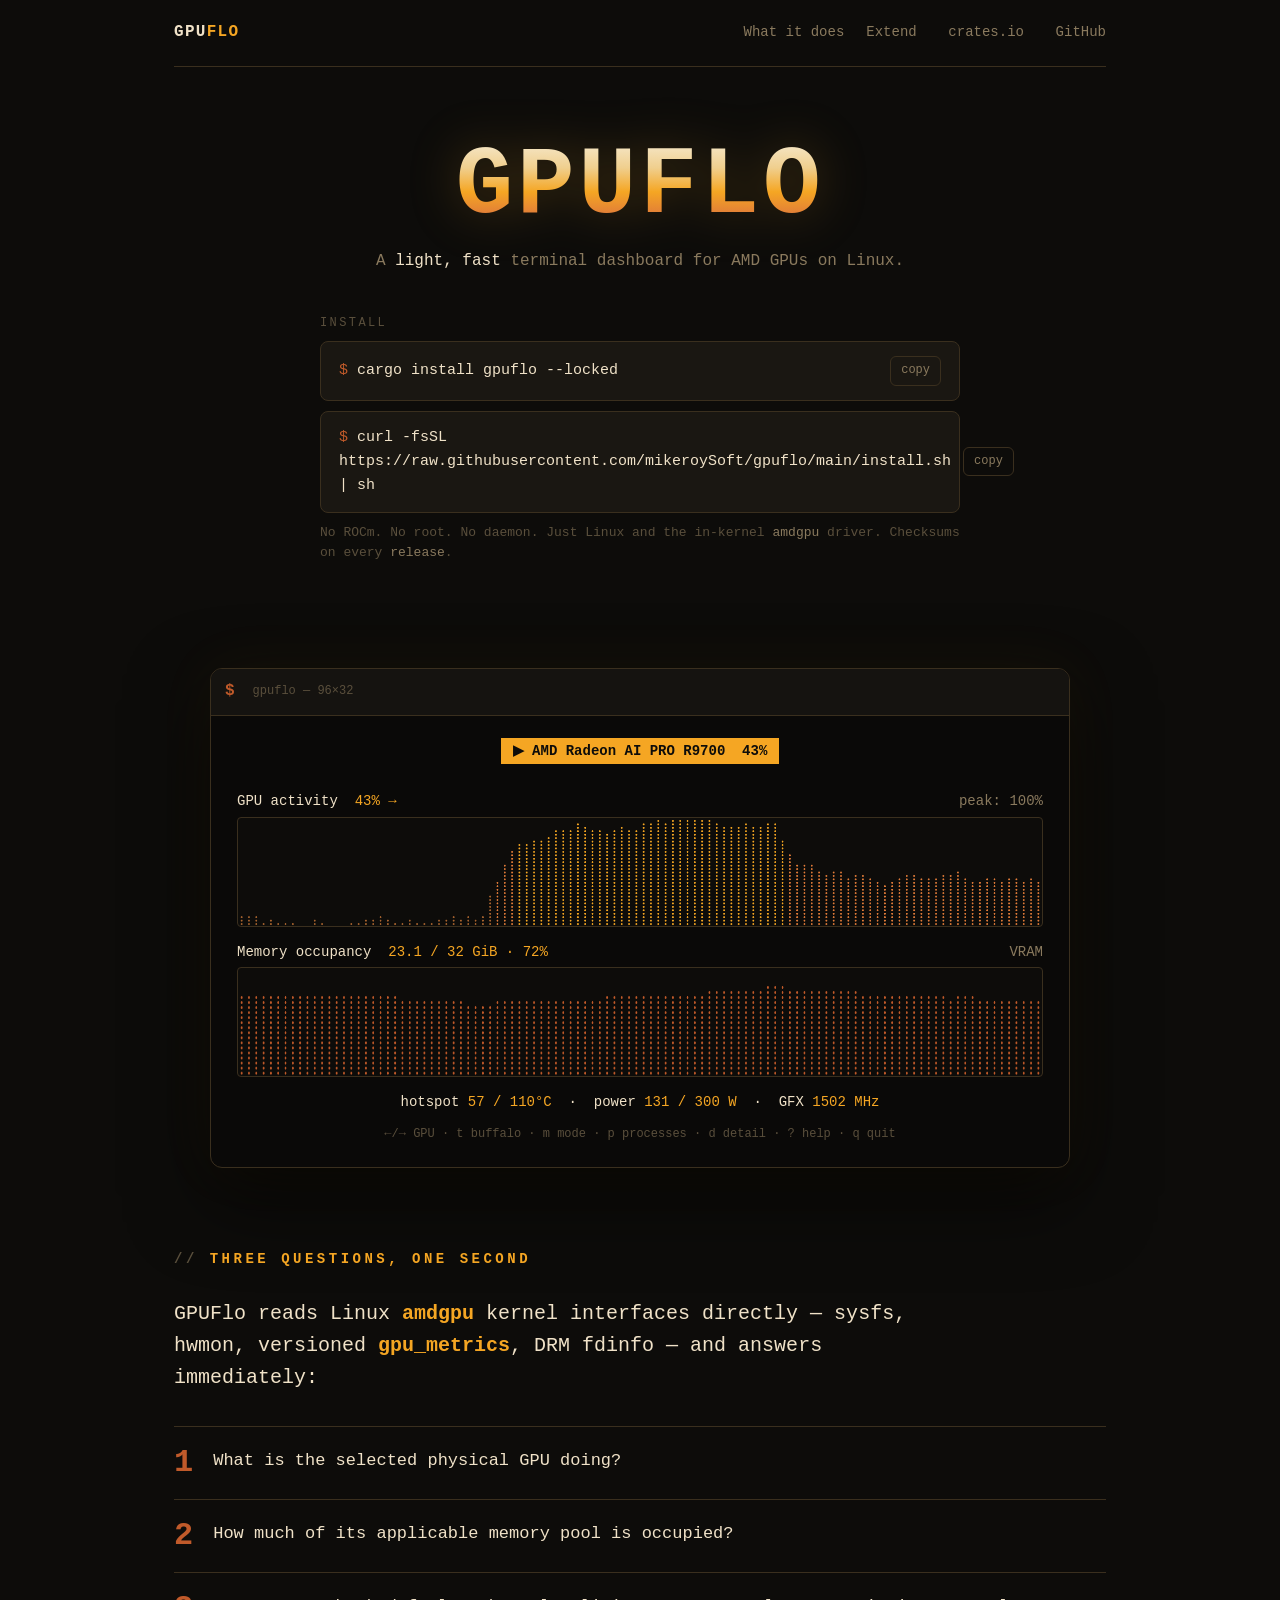
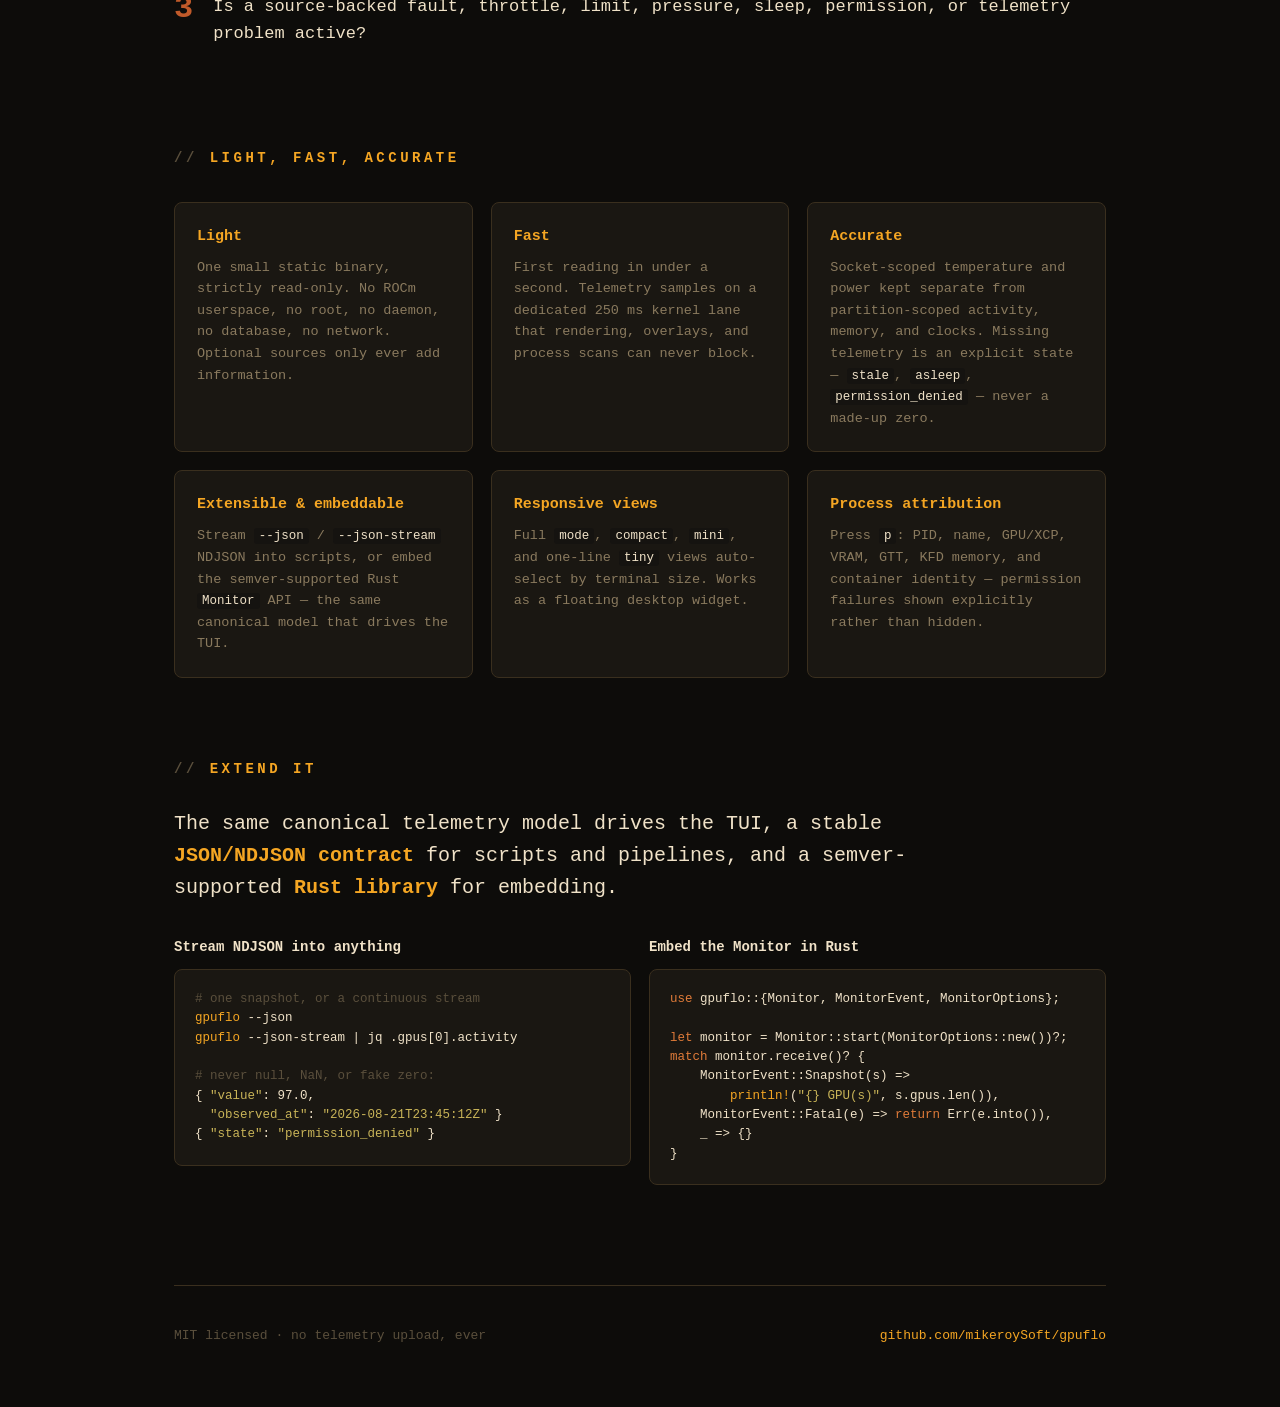
==== site/index.html @ bbd37fe0 "Add GitHub Pages site with animated dashboard" ====
<!doctype html>
<html lang="en">
<head>
<meta charset="utf-8">
<meta name="viewport" content="width=device-width, initial-scale=1">
<title>GPUFlo — a light, fast terminal dashboard for AMD GPUs on Linux</title>
<meta name="description" content="GPUFlo is a light, fast, accurate terminal dashboard for AMD GPUs on Linux — no ROCm, no root, no daemon. Extensible via NDJSON and an embeddable Rust library.">
<style>
  :root{
    --bg:#0d0c0a; --bg2:#151310; --panel:#1a1712; --line:#3a2f1e;
    --cream:#f0e2c8; --amber:#f5a623; --orange:#e07b39; --rust:#c05a2a;
    --dim:#8a7a5e; --dimmer:#5a4f3c;
  }
  *{box-sizing:border-box;margin:0;padding:0}
  html{scroll-behavior:smooth}
  body{background:var(--bg);color:var(--cream);font-family:"JetBrains Mono","Fira Code",ui-monospace,monospace;line-height:1.6}
  a{color:var(--amber);text-decoration:none}
  a:hover{text-decoration:underline}
  .wrap{max-width:980px;margin:0 auto;padding:0 24px}

  nav{display:flex;justify-content:space-between;align-items:center;padding:20px 0;border-bottom:1px solid var(--line)}
  nav .brand{font-weight:700;letter-spacing:.08em}
  nav .brand span{color:var(--amber)}
  nav .links a{margin-left:22px;color:var(--dim);font-size:14px}
  nav .links a:hover{color:var(--amber);text-decoration:none}

  header{padding:72px 0 40px;text-align:center}
  .logo{
    font-size:clamp(52px,9vw,96px);font-weight:800;letter-spacing:.04em;line-height:1;
    background:linear-gradient(180deg,#f6ead0 0%,#f0cf8e 30%,var(--amber) 55%,var(--orange) 80%,var(--rust) 100%);
    -webkit-background-clip:text;background-clip:text;color:transparent;
    filter:drop-shadow(0 0 24px rgba(245,166,35,.25));
  }
  .tag{margin-top:14px;color:var(--dim);font-size:16px}
  .tag em{color:var(--cream);font-style:normal}

  .install{margin:40px auto 0;max-width:640px;text-align:left}
  .install .label{font-size:12px;color:var(--dimmer);text-transform:uppercase;letter-spacing:.2em;margin-bottom:8px}
  .cmd{display:flex;align-items:center;justify-content:space-between;gap:12px;
    background:var(--panel);border:1px solid var(--line);border-radius:8px;padding:14px 18px;margin-bottom:10px}
  .cmd code{color:var(--cream);font-size:15px}
  .cmd code .p{color:var(--rust)}
  .cmd button{background:none;border:1px solid var(--line);border-radius:6px;color:var(--dim);
    font:inherit;font-size:12px;padding:4px 10px;cursor:pointer}
  .cmd button:hover{color:var(--amber);border-color:var(--amber)}
  .install .note{font-size:13px;color:var(--dimmer)}
  .install .note a{color:var(--dim)}

  .term{margin:64px auto 0;max-width:860px;background:#0a0908;border:1px solid var(--line);
    border-radius:12px;overflow:hidden;box-shadow:0 30px 80px rgba(0,0,0,.6),0 0 60px rgba(245,166,35,.06)}
  .term .bar{display:flex;align-items:center;gap:8px;padding:10px 14px;background:var(--bg2);border-bottom:1px solid var(--line)}
  .term .bar::before{content:"$";color:var(--rust);font-weight:700}
  .term .bar span{margin-left:10px;color:var(--dimmer);font-size:12px}
  .term .body{padding:22px 26px;font-size:14px}
  .gpu-strip{display:inline-block;background:var(--amber);color:#0d0c0a;font-weight:700;padding:2px 12px;margin-bottom:16px}
  .sect{color:var(--cream);margin:10px 0 4px}
  .sect .val{color:var(--amber)} .sect .peak{float:right;color:var(--dim)}
  canvas{display:block;width:100%;height:110px;border:1px solid var(--line);border-radius:4px;margin-bottom:14px;background:#0d0c0a}
  .stats{margin-top:6px;color:var(--cream);text-align:center}
  .stats b{color:var(--amber);font-weight:400}
  .keys{margin-top:12px;color:var(--dimmer);font-size:12px;text-align:center}

  section{padding:80px 0 0}
  h2{font-size:14px;color:var(--amber);text-transform:uppercase;letter-spacing:.25em;margin-bottom:28px}
  h2::before{content:"// ";color:var(--dimmer)}
  .lead{font-size:20px;max-width:760px;color:var(--cream)}
  .lead b{color:var(--amber);font-weight:600}

  .grid{display:grid;grid-template-columns:repeat(auto-fit,minmax(280px,1fr));gap:18px;margin-top:32px}
  .card{background:var(--panel);border:1px solid var(--line);border-radius:8px;padding:22px}
  .card h3{font-size:15px;color:var(--amber);margin-bottom:8px;font-weight:600}
  .card p{font-size:13.5px;color:var(--dim)}
  .card p code{color:var(--cream);background:var(--bg2);padding:1px 5px;border-radius:3px;font-size:12.5px}

  .qa{margin-top:32px;counter-reset:q}
  .qa div{display:flex;gap:20px;padding:20px 0;border-top:1px solid var(--line);font-size:17px}
  .qa div::before{counter-increment:q;content:counter(q);color:var(--rust);font-size:32px;font-weight:800;line-height:1}

  .cols{display:grid;grid-template-columns:1fr 1fr;gap:18px;margin-top:32px}
  @media(max-width:820px){.cols{grid-template-columns:1fr}}
  pre{background:var(--panel);border:1px solid var(--line);border-radius:8px;padding:20px;overflow-x:auto;font-size:12.5px;line-height:1.55}
  pre .c{color:var(--dimmer)} pre .k{color:var(--orange)} pre .s{color:#c9b458} pre .f{color:var(--amber)}
  .cols h3{font-size:14px;color:var(--cream);margin-bottom:10px}

  footer{margin-top:100px;padding:40px 0 60px;border-top:1px solid var(--line);color:var(--dimmer);font-size:13px;display:flex;justify-content:space-between;flex-wrap:wrap;gap:12px}
</style>
</head>
<body>
<div class="wrap">
  <nav>
    <div class="brand">GPU<span>FLO</span></div>
    <div class="links">
      <a href="#what">What it does</a><a href="#extend">Extend</a>
      <a href="https://crates.io/crates/gpuflo">crates.io</a>
      <a href="https://github.com/mikeroySoft/gpuflo">GitHub</a>
    </div>
  </nav>

  <header>
    <div class="logo">GPUFLO</div>
    <p class="tag">A <em>light, fast</em> terminal dashboard for AMD GPUs on Linux.</p>

    <div class="install">
      <div class="label">Install</div>
      <div class="cmd"><code><span class="p">$</span> cargo install gpuflo --locked</code><button data-c="cargo install gpuflo --locked">copy</button></div>
      <div class="cmd"><code><span class="p">$</span> curl -fsSL https://raw.githubusercontent.com/mikeroySoft/gpuflo/main/install.sh | sh</code><button data-c="curl -fsSL https://raw.githubusercontent.com/mikeroySoft/gpuflo/main/install.sh | sh">copy</button></div>
      <p class="note">No ROCm. No root. No daemon. Just Linux and the in-kernel <a href="#what">amdgpu</a> driver. Checksums on every <a href="https://github.com/mikeroySoft/gpuflo/releases">release</a>.</p>
    </div>
  </header>

  <div class="term">
    <div class="bar"><span>gpuflo — 96×32</span></div>
    <div class="body">
      <div style="text-align:center"><span class="gpu-strip">▶ AMD Radeon AI PRO R9700&nbsp;&nbsp;<span id="strip-act">6</span>%</span></div>
      <div class="sect">GPU activity&nbsp;&nbsp;<span class="val"><span id="act">6</span>% →</span><span class="peak">peak: <span id="peak">37</span>%</span></div>
      <canvas id="cv-act" width="1600" height="220"></canvas>
      <div class="sect">Memory occupancy&nbsp;&nbsp;<span class="val"><span id="mem">24.9</span> / 32 GiB · <span id="memp">78</span>%</span><span class="peak">VRAM</span></div>
      <canvas id="cv-mem" width="1600" height="150"></canvas>
      <div class="stats">hotspot <b><span id="temp">54</span> / 110°C</b> &nbsp;·&nbsp; power <b><span id="pow">47</span> / 300 W</b> &nbsp;·&nbsp; GFX <b><span id="clk">1113</span> MHz</b></div>
      <div class="keys">←/→ GPU · t buffalo · m mode · p processes · d detail · ? help · q quit</div>
    </div>
  </div>

  <section id="what">
    <h2>Three questions, one second</h2>
    <p class="lead">GPUFlo reads Linux <b>amdgpu</b> kernel interfaces directly — sysfs, hwmon, versioned <b>gpu_metrics</b>, DRM fdinfo — and answers immediately:</p>
    <div class="qa">
      <div>What is the selected physical GPU doing?</div>
      <div>How much of its applicable memory pool is occupied?</div>
      <div>Is a source-backed fault, throttle, limit, pressure, sleep, permission, or telemetry problem active?</div>
    </div>
  </section>

  <section>
    <h2>Light, fast, accurate</h2>
    <div class="grid">
      <div class="card"><h3>Light</h3><p>One small static binary, strictly read-only. No ROCm userspace, no root, no daemon, no database, no network. Optional sources only ever add information.</p></div>
      <div class="card"><h3>Fast</h3><p>First reading in under a second. Telemetry samples on a dedicated 250 ms kernel lane that rendering, overlays, and process scans can never block.</p></div>
      <div class="card"><h3>Accurate</h3><p>Socket-scoped temperature and power kept separate from partition-scoped activity, memory, and clocks. Missing telemetry is an explicit state — <code>stale</code>, <code>asleep</code>, <code>permission_denied</code> — never a made-up zero.</p></div>
      <div class="card"><h3>Extensible &amp; embeddable</h3><p>Stream <code>--json</code> / <code>--json-stream</code> NDJSON into scripts, or embed the semver-supported Rust <code>Monitor</code> API — the same canonical model that drives the TUI.</p></div>
      <div class="card"><h3>Responsive views</h3><p>Full <code>mode</code>, <code>compact</code>, <code>mini</code>, and one-line <code>tiny</code> views auto-select by terminal size. Works as a floating desktop widget.</p></div>
      <div class="card"><h3>Process attribution</h3><p>Press <code>p</code>: PID, name, GPU/XCP, VRAM, GTT, KFD memory, and container identity — permission failures shown explicitly rather than hidden.</p></div>
    </div>
  </section>

  <section id="extend">
    <h2>Extend it</h2>
    <p class="lead">The same canonical telemetry model drives the TUI, a stable <b>JSON/NDJSON contract</b> for scripts and pipelines, and a semver-supported <b>Rust library</b> for embedding.</p>
    <div class="cols">
      <div>
        <h3>Stream NDJSON into anything</h3>
<pre><span class="c"># one snapshot, or a continuous stream</span>
<span class="f">gpuflo</span> --json
<span class="f">gpuflo</span> --json-stream | jq .gpus[0].activity

<span class="c"># never null, NaN, or fake zero:</span>
{ <span class="s">"value"</span>: 97.0,
  <span class="s">"observed_at"</span>: <span class="s">"2026-08-21T23:45:12Z"</span> }
{ <span class="s">"state"</span>: <span class="s">"permission_denied"</span> }</pre>
      </div>
      <div>
        <h3>Embed the Monitor in Rust</h3>
<pre><span class="k">use</span> gpuflo::{Monitor, MonitorEvent, MonitorOptions};

<span class="k">let</span> monitor = Monitor::start(MonitorOptions::new())?;
<span class="k">match</span> monitor.receive()? {
    MonitorEvent::Snapshot(s) =&gt;
        <span class="f">println!</span>(<span class="s">"{} GPU(s)"</span>, s.gpus.len()),
    MonitorEvent::Fatal(e) =&gt; <span class="k">return</span> Err(e.into()),
    _ =&gt; {}
}</pre>
      </div>
    </div>
  </section>

  <footer>
    <span>MIT licensed · no telemetry upload, ever</span>
    <span><a href="https://github.com/mikeroySoft/gpuflo">github.com/mikeroySoft/gpuflo</a></span>
  </footer>
</div>

<script>
document.querySelectorAll('.cmd button').forEach(b=>b.onclick=()=>{navigator.clipboard.writeText(b.dataset.c);b.textContent='copied';setTimeout(()=>b.textContent='copy',1200)});

// dot-matrix animated graphs, matching the TUI aesthetic
const N=110;
function dots(cv,color){const x=cv.getContext('2d');return(hist,fillTo)=>{
  x.clearRect(0,0,cv.width,cv.height);
  const sp=cv.width/N, dy=7;
  for(let i=0;i<N;i++){
    const v=fillTo!=null?fillTo:hist[i];
    const h=Math.round(v/100*cv.height);
    for(let y=cv.height-4;y>cv.height-h;y-=dy){
      x.fillStyle=color(v,(cv.height-y)/cv.height);
      x.beginPath();x.arc(i*sp+sp/2,y,1.9,0,7);x.fill();
    }
  }};}
const actHist=Array(N).fill(5), memHist=Array(N).fill(78);
let phase=0,t=0,peak=37,mem=78;
const dAct=dots(document.getElementById('cv-act'),(v)=>v>70?'#f5a623':v>30?'#e07b39':'#a8642f');
const dMem=dots(document.getElementById('cv-mem'),()=>'#c05a2a');
function step(){
  t++;
  if(t%40===0)phase=(phase+1)%3;
  const target=phase===0?6:phase===1?92:45;
  const cur=actHist[N-1]+(target-actHist[N-1])*0.25+(Math.random()*8-4);
  const a=Math.max(0,Math.min(100,cur));
  actHist.push(a);actHist.shift();
  peak=Math.max(peak,Math.round(a));
  mem=Math.max(20,Math.min(95,mem+(Math.random()*1.6-0.8)+(phase===1?0.3:-0.15)));
  memHist.push(mem);memHist.shift();
  dAct(actHist); dMem(memHist);
  const ar=Math.round(a);
  act.textContent=ar; document.getElementById('strip-act').textContent=ar;
  document.getElementById('peak').textContent=peak;
  document.getElementById('mem').textContent=(mem/100*32).toFixed(1);
  document.getElementById('memp').textContent=Math.round(mem);
  temp.textContent=Math.round(48+a*0.22); pow.textContent=Math.round(28+a*2.4);
  clk.textContent=Math.round(900+a*14);
}
const act=document.getElementById('act'),temp=document.getElementById('temp'),
      pow=document.getElementById('pow'),clk=document.getElementById('clk');
for(let i=0;i<N;i++)step();
setInterval(step,250);
</script>
</body>
</html>
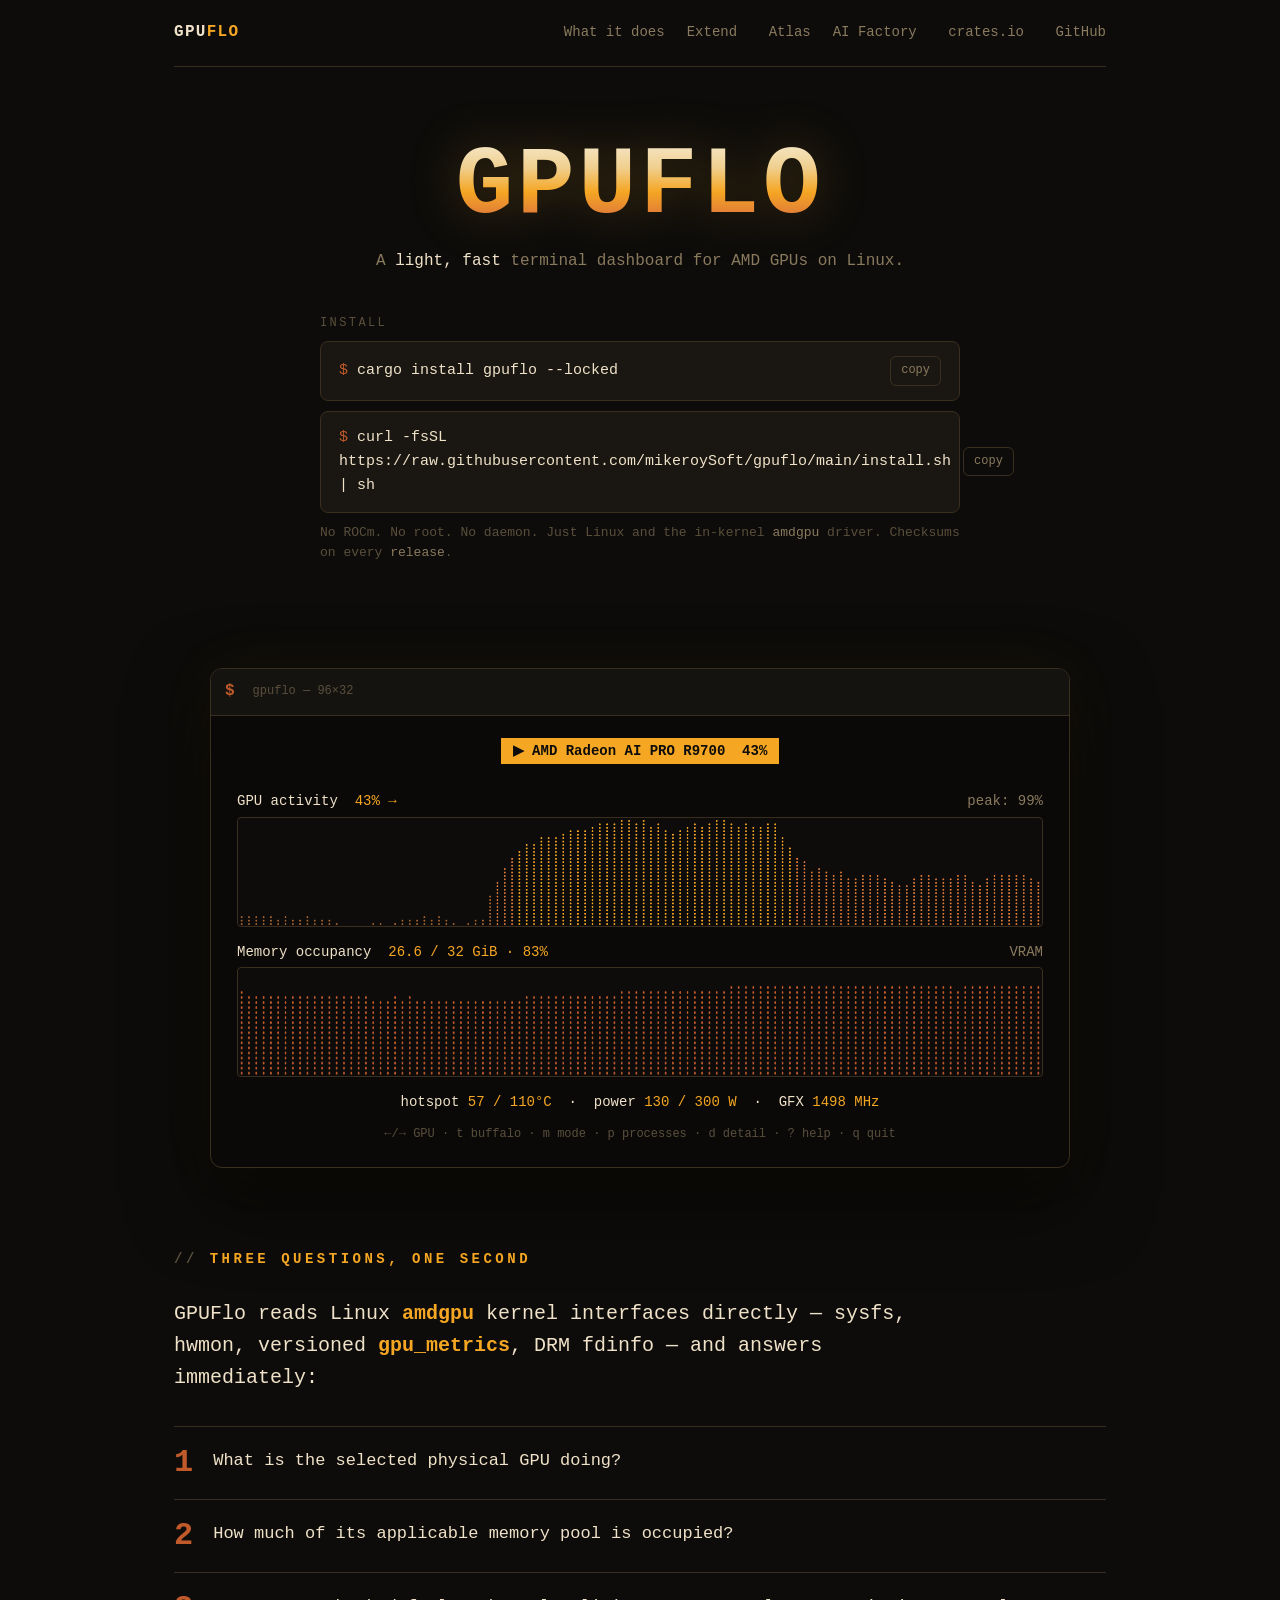
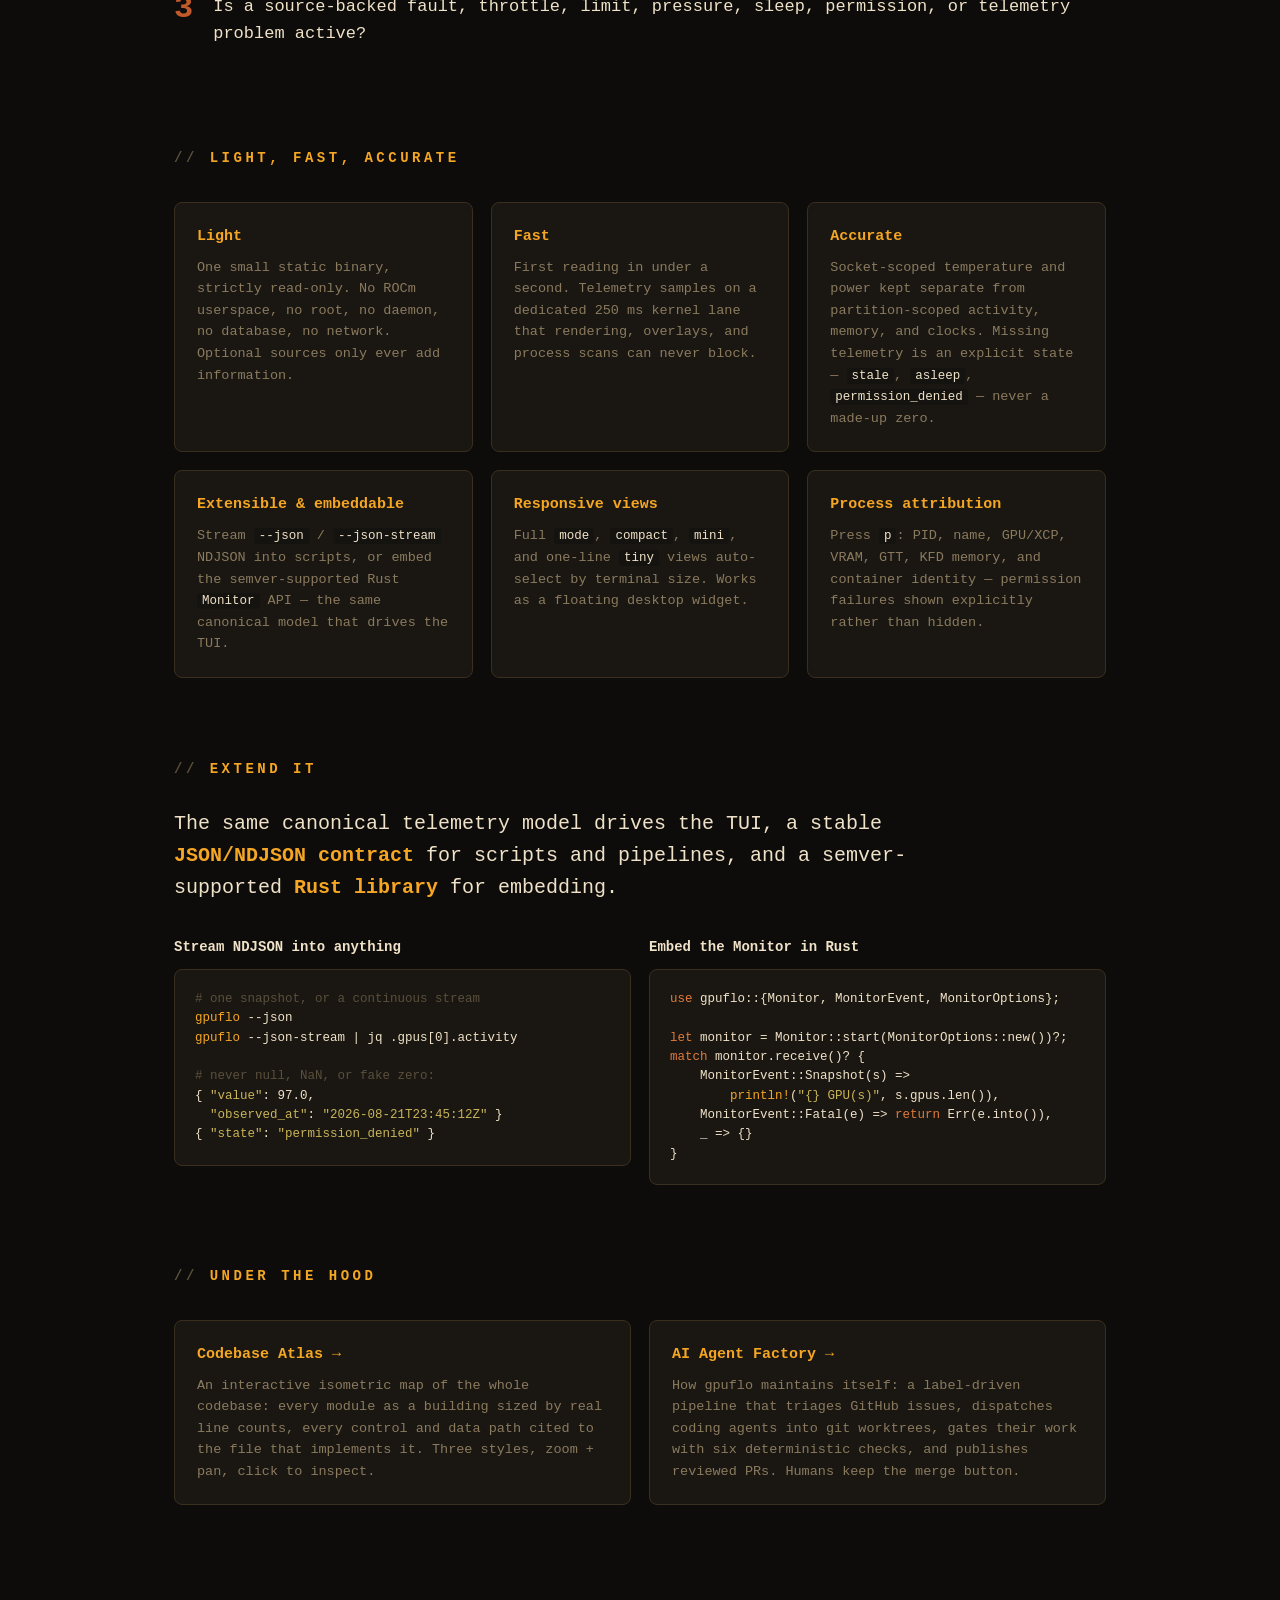
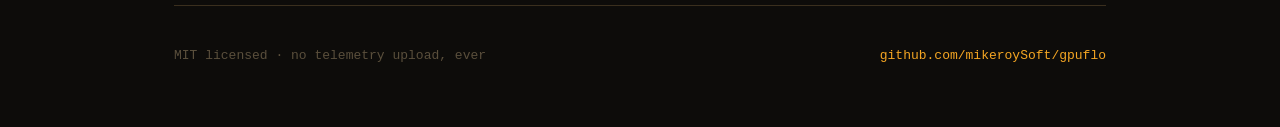
==== commit f1ae6eba: "feat(site): add codebase atlas and AI factory architecture pages" ====
--- a/site/index.html
+++ b/site/index.html
@@ -91,6 +91,7 @@
     <div class="brand">GPU<span>FLO</span></div>
     <div class="links">
       <a href="#what">What it does</a><a href="#extend">Extend</a>
+      <a href="atlas.html">Atlas</a><a href="factory.html">AI Factory</a>
       <a href="https://crates.io/crates/gpuflo">crates.io</a>
       <a href="https://github.com/mikeroySoft/gpuflo">GitHub</a>
     </div>
@@ -170,6 +171,14 @@
     _ =&gt; {}
 }</pre>
       </div>
+    </div>
+  </section>
+
+  <section id="internals">
+    <h2>Under the hood</h2>
+    <div class="grid">
+      <div class="card"><h3><a href="atlas.html">Codebase Atlas &rarr;</a></h3><p>An interactive isometric map of the whole codebase: every module as a building sized by real line counts, every control and data path cited to the file that implements it. Three styles, zoom + pan, click to inspect.</p></div>
+      <div class="card"><h3><a href="factory.html">AI Agent Factory &rarr;</a></h3><p>How gpuflo maintains itself: a label-driven pipeline that triages GitHub issues, dispatches coding agents into git worktrees, gates their work with six deterministic checks, and publishes reviewed PRs. Humans keep the merge button.</p></div>
     </div>
   </section>
 
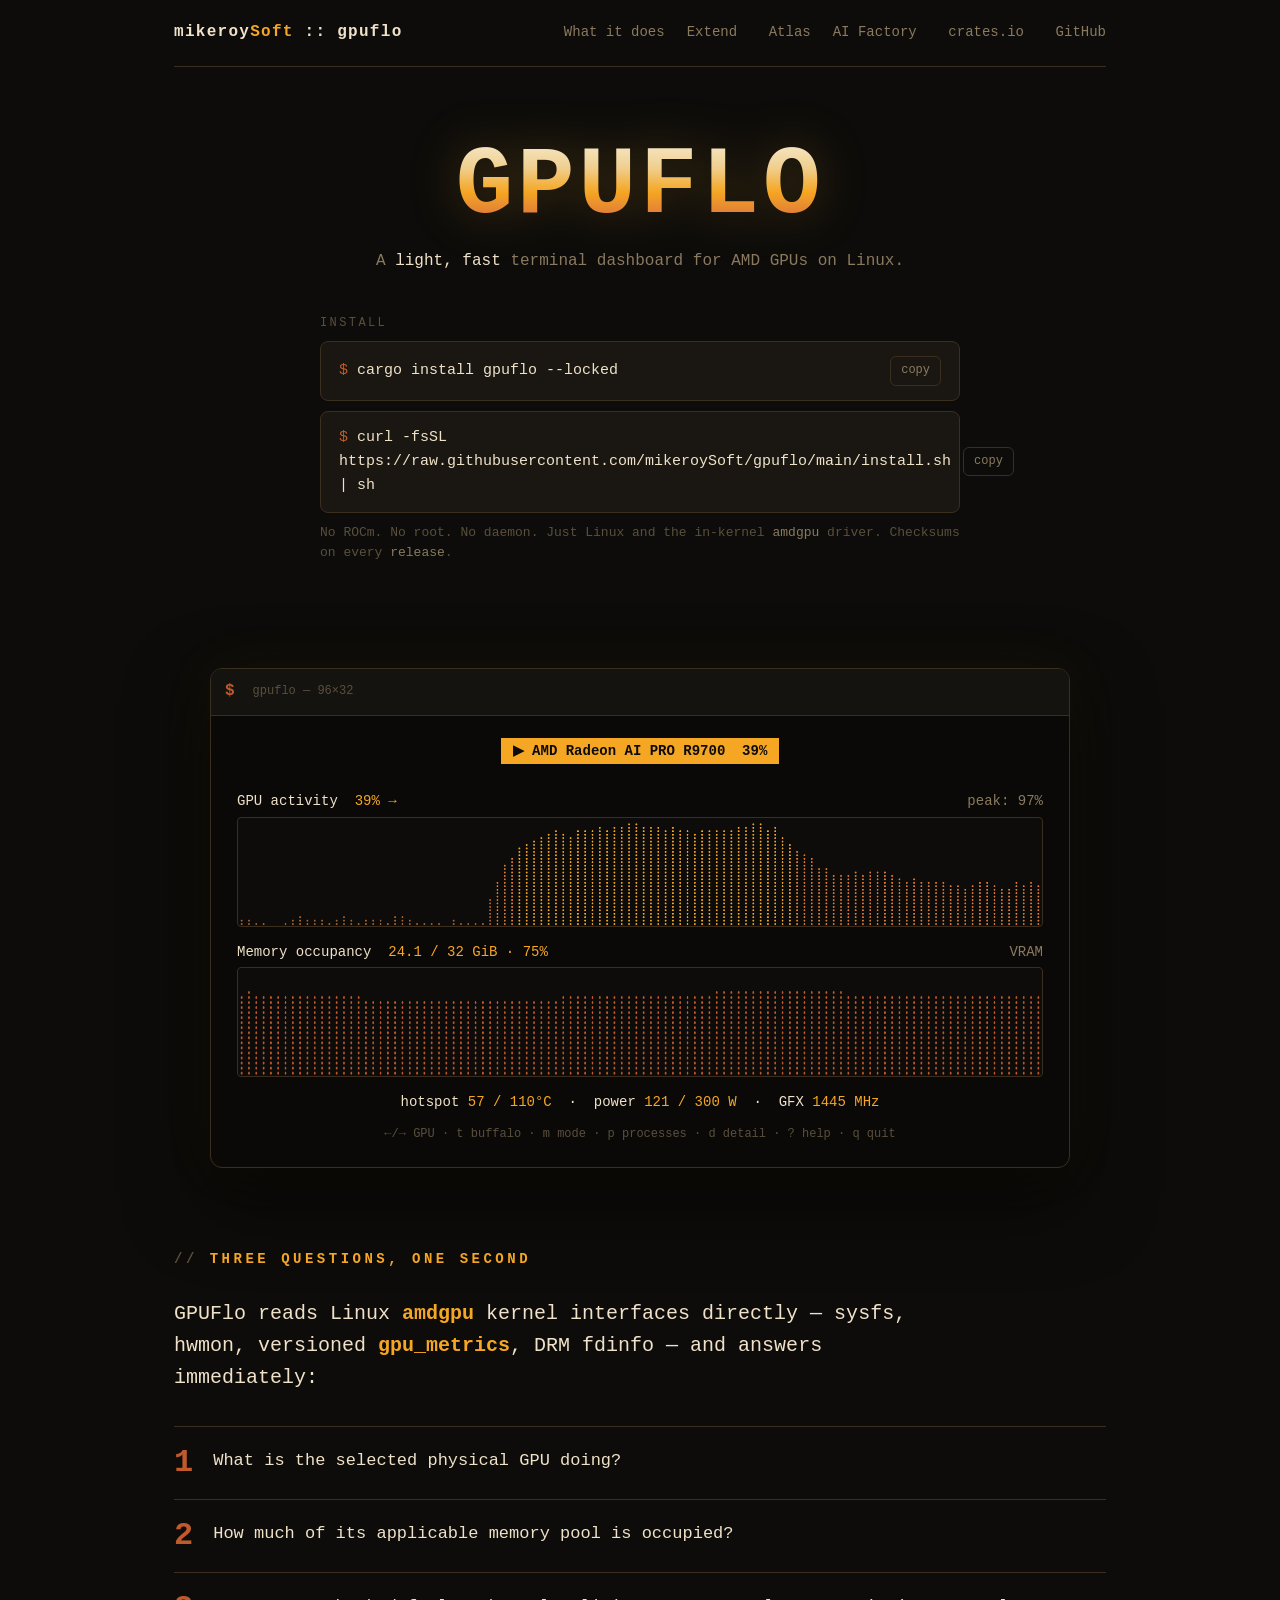
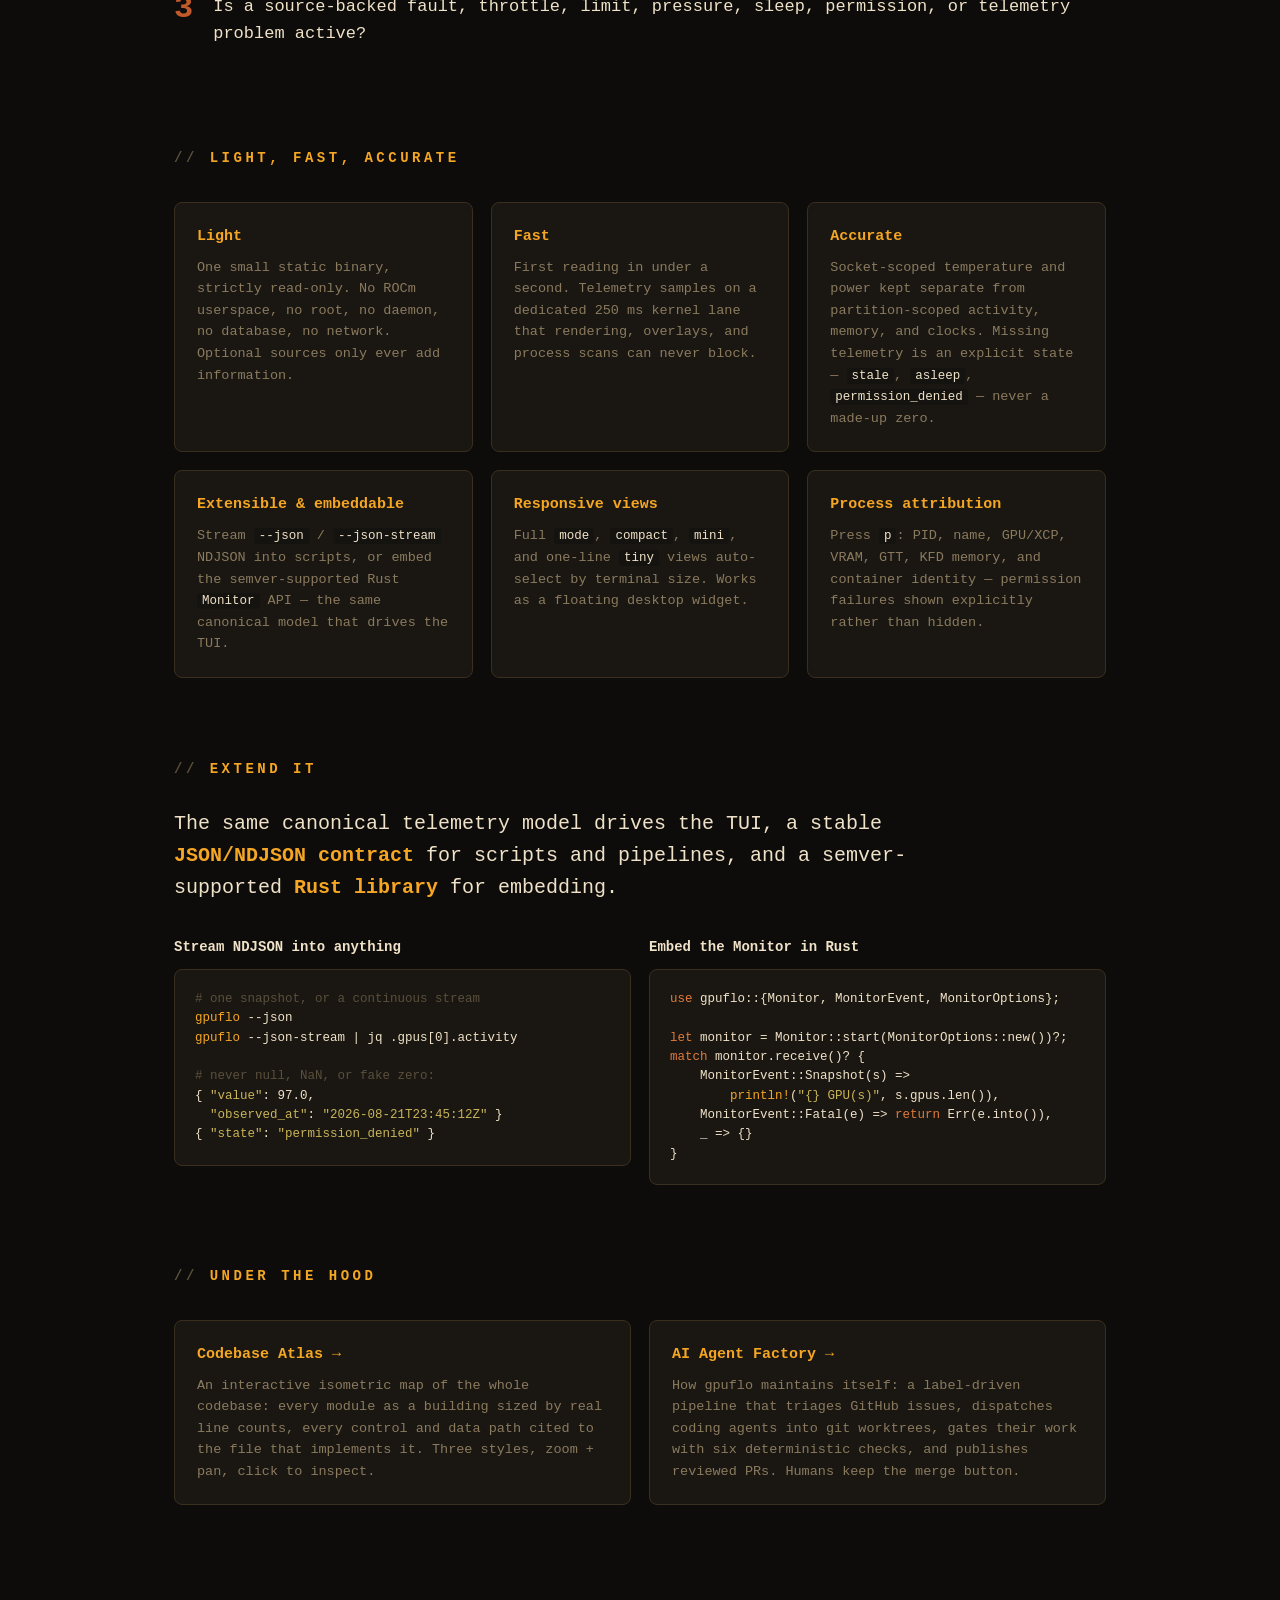
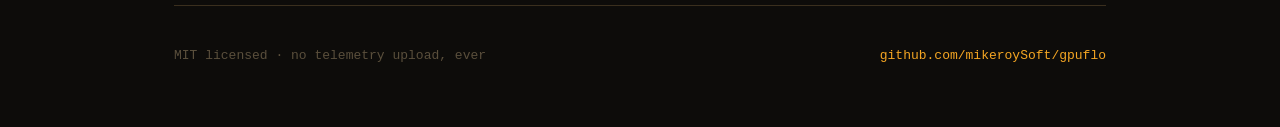
==== commit dee5ee00: "Brand Pages header" ====
--- a/site/index.html
+++ b/site/index.html
@@ -88,7 +88,7 @@
 <body>
 <div class="wrap">
   <nav>
-    <div class="brand">GPU<span>FLO</span></div>
+    <div class="brand">mikeroy<span>Soft</span> :: gpuflo</div>
     <div class="links">
       <a href="#what">What it does</a><a href="#extend">Extend</a>
       <a href="atlas.html">Atlas</a><a href="factory.html">AI Factory</a>
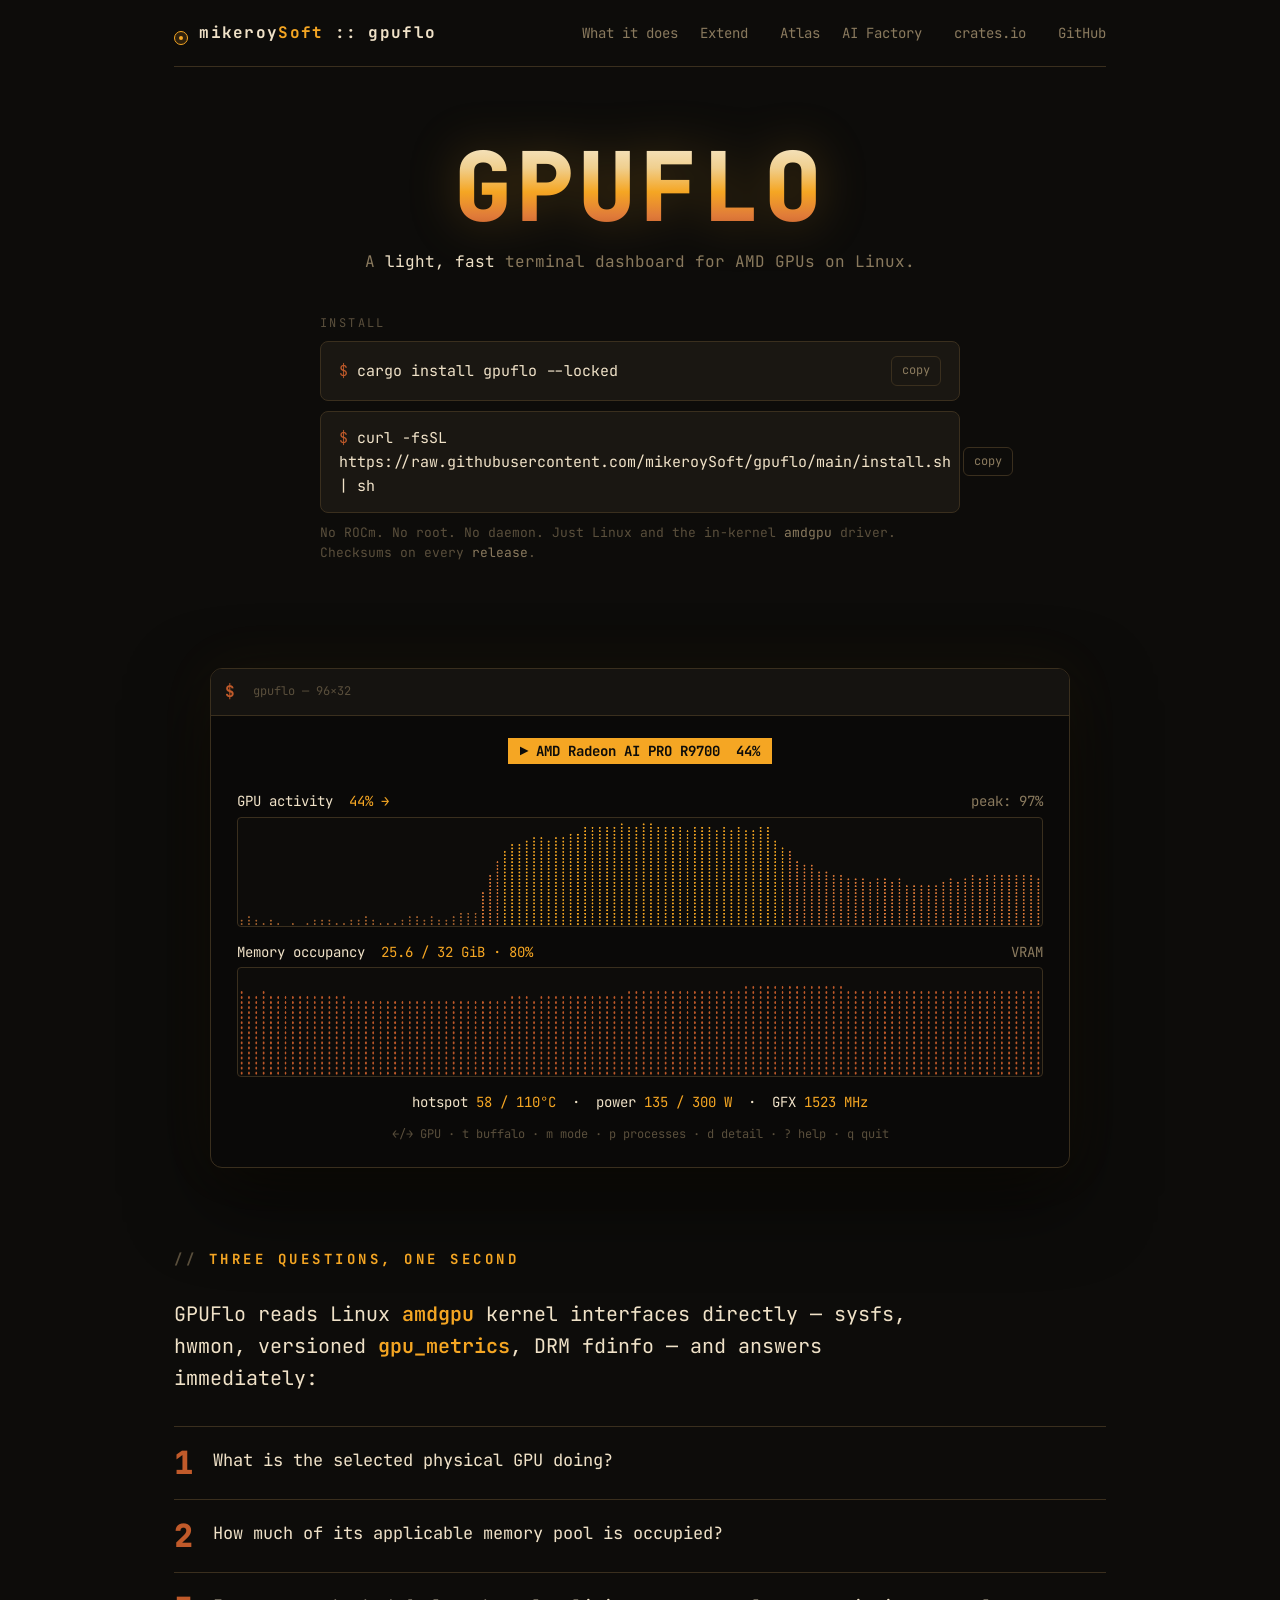
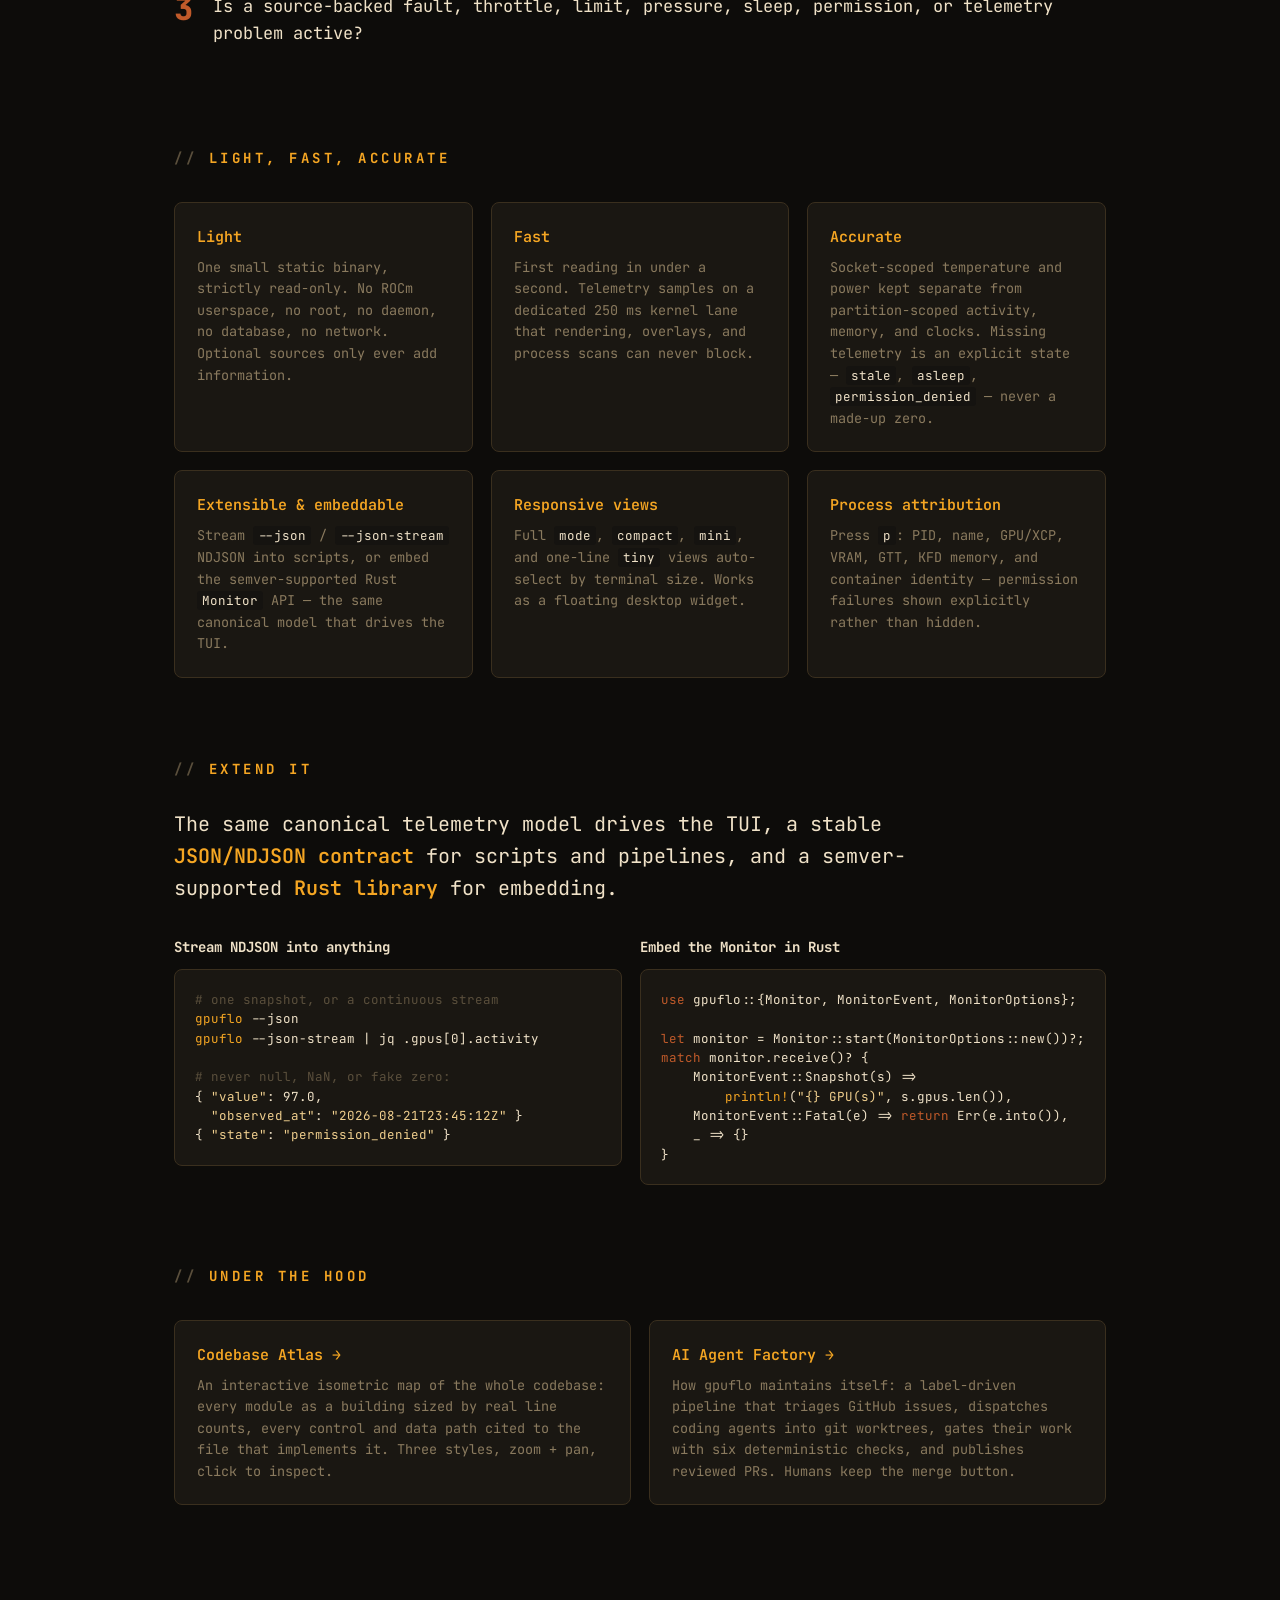
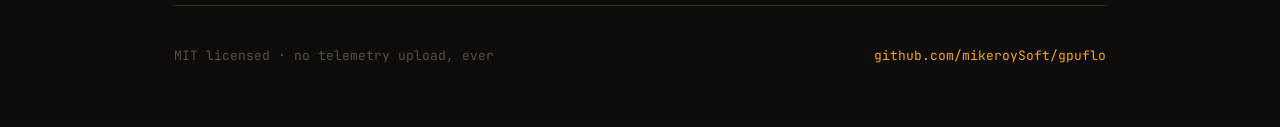
==== commit 2ece17b4: "style(site): adopt mikeroySoft design system" ====
--- a/site/index.html
+++ b/site/index.html
@@ -5,90 +5,87 @@
 <meta name="viewport" content="width=device-width, initial-scale=1">
 <title>GPUFlo — a light, fast terminal dashboard for AMD GPUs on Linux</title>
 <meta name="description" content="GPUFlo is a light, fast, accurate terminal dashboard for AMD GPUs on Linux — no ROCm, no root, no daemon. Extensible via NDJSON and an embeddable Rust library.">
+<link rel="stylesheet" href="mikeroysoft.css">
 <style>
-  :root{
-    --bg:#0d0c0a; --bg2:#151310; --panel:#1a1712; --line:#3a2f1e;
-    --cream:#f0e2c8; --amber:#f5a623; --orange:#e07b39; --rust:#c05a2a;
-    --dim:#8a7a5e; --dimmer:#5a4f3c;
-  }
   *{box-sizing:border-box;margin:0;padding:0}
   html{scroll-behavior:smooth}
-  body{background:var(--bg);color:var(--cream);font-family:"JetBrains Mono","Fira Code",ui-monospace,monospace;line-height:1.6}
-  a{color:var(--amber);text-decoration:none}
+  body{background:var(--surface-page);color:var(--text-primary);font-family:var(--font-mono);font-size:16px;line-height:1.6}
+  a{color:var(--link);text-decoration:none}
   a:hover{text-decoration:underline}
   .wrap{max-width:980px;margin:0 auto;padding:0 24px}
 
-  nav{display:flex;justify-content:space-between;align-items:center;padding:20px 0;border-bottom:1px solid var(--line)}
+  nav{display:flex;justify-content:space-between;align-items:center;padding:20px 0;border-bottom:1px solid var(--border-hairline)}
   nav .brand{font-weight:700;letter-spacing:.08em}
-  nav .brand span{color:var(--amber)}
-  nav .links a{margin-left:22px;color:var(--dim);font-size:14px}
-  nav .links a:hover{color:var(--amber);text-decoration:none}
+  nav .brand span{color:var(--accent)}
+  nav .brand .brand-name{color:inherit;white-space:nowrap}
+  nav .links a{margin-left:22px;color:var(--text-muted);font-size:14px}
+  nav .links a:hover{color:var(--accent);text-decoration:none}
 
   header{padding:72px 0 40px;text-align:center}
   .logo{
     font-size:clamp(52px,9vw,96px);font-weight:800;letter-spacing:.04em;line-height:1;
-    background:linear-gradient(180deg,#f6ead0 0%,#f0cf8e 30%,var(--amber) 55%,var(--orange) 80%,var(--rust) 100%);
+    background:var(--gradient-wordmark);
     -webkit-background-clip:text;background-clip:text;color:transparent;
-    filter:drop-shadow(0 0 24px rgba(245,166,35,.25));
+    filter:var(--glow-wordmark);
   }
-  .tag{margin-top:14px;color:var(--dim);font-size:16px}
-  .tag em{color:var(--cream);font-style:normal}
+  .tag{margin-top:14px;color:var(--text-muted);font-size:16px}
+  .tag em{color:var(--text-primary);font-style:normal}
 
   .install{margin:40px auto 0;max-width:640px;text-align:left}
-  .install .label{font-size:12px;color:var(--dimmer);text-transform:uppercase;letter-spacing:.2em;margin-bottom:8px}
+  .install .label{font-size:12px;color:var(--text-faint);text-transform:uppercase;letter-spacing:.2em;margin-bottom:8px}
   .cmd{display:flex;align-items:center;justify-content:space-between;gap:12px;
-    background:var(--panel);border:1px solid var(--line);border-radius:8px;padding:14px 18px;margin-bottom:10px}
-  .cmd code{color:var(--cream);font-size:15px}
-  .cmd code .p{color:var(--rust)}
-  .cmd button{background:none;border:1px solid var(--line);border-radius:6px;color:var(--dim);
+    background:var(--surface-panel);border:1px solid var(--border-hairline);border-radius:8px;padding:14px 18px;margin-bottom:10px}
+  .cmd code{color:var(--text-primary);font-size:15px}
+  .cmd code .p{color:var(--accent-deep)}
+  .cmd button{background:none;border:1px solid var(--border-hairline);border-radius:6px;color:var(--text-muted);
     font:inherit;font-size:12px;padding:4px 10px;cursor:pointer}
-  .cmd button:hover{color:var(--amber);border-color:var(--amber)}
-  .install .note{font-size:13px;color:var(--dimmer)}
-  .install .note a{color:var(--dim)}
-
-  .term{margin:64px auto 0;max-width:860px;background:#0a0908;border:1px solid var(--line);
-    border-radius:12px;overflow:hidden;box-shadow:0 30px 80px rgba(0,0,0,.6),0 0 60px rgba(245,166,35,.06)}
-  .term .bar{display:flex;align-items:center;gap:8px;padding:10px 14px;background:var(--bg2);border-bottom:1px solid var(--line)}
-  .term .bar::before{content:"$";color:var(--rust);font-weight:700}
-  .term .bar span{margin-left:10px;color:var(--dimmer);font-size:12px}
+  .cmd button:hover{color:var(--accent);border-color:var(--border-accent)}
+  .install .note{font-size:13px;color:var(--text-faint)}
+  .install .note a{color:var(--text-muted)}
+
+  .term{margin:64px auto 0;max-width:860px;background:var(--surface-terminal);border:1px solid var(--border-hairline);
+    border-radius:12px;overflow:hidden;box-shadow:var(--shadow-terminal),var(--glow-amber)}
+  .term .bar{display:flex;align-items:center;gap:8px;padding:10px 14px;background:var(--surface-sunken);border-bottom:1px solid var(--border-hairline)}
+  .term .bar::before{content:"$";color:var(--accent-deep);font-weight:700}
+  .term .bar span{margin-left:10px;color:var(--text-faint);font-size:12px}
   .term .body{padding:22px 26px;font-size:14px}
-  .gpu-strip{display:inline-block;background:var(--amber);color:#0d0c0a;font-weight:700;padding:2px 12px;margin-bottom:16px}
-  .sect{color:var(--cream);margin:10px 0 4px}
-  .sect .val{color:var(--amber)} .sect .peak{float:right;color:var(--dim)}
-  canvas{display:block;width:100%;height:110px;border:1px solid var(--line);border-radius:4px;margin-bottom:14px;background:#0d0c0a}
-  .stats{margin-top:6px;color:var(--cream);text-align:center}
-  .stats b{color:var(--amber);font-weight:400}
-  .keys{margin-top:12px;color:var(--dimmer);font-size:12px;text-align:center}
+  .gpu-strip{display:inline-block;background:var(--accent);color:var(--text-on-accent);font-weight:700;padding:2px 12px;margin-bottom:16px}
+  .sect{color:var(--text-primary);margin:10px 0 4px}
+  .sect .val{color:var(--accent)} .sect .peak{float:right;color:var(--text-muted)}
+  canvas{display:block;width:100%;height:110px;border:1px solid var(--border-hairline);border-radius:4px;margin-bottom:14px;background:var(--surface-page)}
+  .stats{margin-top:6px;color:var(--text-primary);text-align:center}
+  .stats b{color:var(--accent);font-weight:400}
+  .keys{margin-top:12px;color:var(--text-faint);font-size:12px;text-align:center}
 
   section{padding:80px 0 0}
-  h2{font-size:14px;color:var(--amber);text-transform:uppercase;letter-spacing:.25em;margin-bottom:28px}
-  h2::before{content:"// ";color:var(--dimmer)}
-  .lead{font-size:20px;max-width:760px;color:var(--cream)}
-  .lead b{color:var(--amber);font-weight:600}
+  h2{font-size:14px;color:var(--accent);text-transform:uppercase;letter-spacing:.25em;margin-bottom:28px}
+  h2::before{content:"// ";color:var(--text-faint)}
+  .lead{font-size:20px;max-width:760px;color:var(--text-primary)}
+  .lead b{color:var(--accent);font-weight:600}
 
   .grid{display:grid;grid-template-columns:repeat(auto-fit,minmax(280px,1fr));gap:18px;margin-top:32px}
-  .card{background:var(--panel);border:1px solid var(--line);border-radius:8px;padding:22px}
-  .card h3{font-size:15px;color:var(--amber);margin-bottom:8px;font-weight:600}
-  .card p{font-size:13.5px;color:var(--dim)}
-  .card p code{color:var(--cream);background:var(--bg2);padding:1px 5px;border-radius:3px;font-size:12.5px}
+  .card{background:var(--surface-panel);border:1px solid var(--border-hairline);border-radius:8px;padding:22px}
+  .card h3{font-size:15px;color:var(--accent);margin-bottom:8px;font-weight:600}
+  .card p{font-size:13.5px;color:var(--text-muted)}
+  .card p code{color:var(--text-primary);background:var(--surface-sunken);padding:1px 5px;border-radius:3px;font-size:12.5px}
 
   .qa{margin-top:32px;counter-reset:q}
-  .qa div{display:flex;gap:20px;padding:20px 0;border-top:1px solid var(--line);font-size:17px}
-  .qa div::before{counter-increment:q;content:counter(q);color:var(--rust);font-size:32px;font-weight:800;line-height:1}
+  .qa div{display:flex;gap:20px;padding:20px 0;border-top:1px solid var(--border-hairline);font-size:17px}
+  .qa div::before{counter-increment:q;content:counter(q);color:var(--accent-deep);font-size:32px;font-weight:800;line-height:1}
 
   .cols{display:grid;grid-template-columns:1fr 1fr;gap:18px;margin-top:32px}
   @media(max-width:820px){.cols{grid-template-columns:1fr}}
-  pre{background:var(--panel);border:1px solid var(--line);border-radius:8px;padding:20px;overflow-x:auto;font-size:12.5px;line-height:1.55}
-  pre .c{color:var(--dimmer)} pre .k{color:var(--orange)} pre .s{color:#c9b458} pre .f{color:var(--amber)}
-  .cols h3{font-size:14px;color:var(--cream);margin-bottom:10px}
-
-  footer{margin-top:100px;padding:40px 0 60px;border-top:1px solid var(--line);color:var(--dimmer);font-size:13px;display:flex;justify-content:space-between;flex-wrap:wrap;gap:12px}
+  pre{background:var(--surface-panel);border:1px solid var(--border-hairline);border-radius:8px;padding:20px;overflow-x:auto;font-size:12.5px;line-height:1.55}
+  pre .c{color:var(--text-faint)} pre .k{color:var(--accent-deep)} pre .s{color:var(--accent-soft)} pre .f{color:var(--accent)}
+  .cols h3{font-size:14px;color:var(--text-primary);margin-bottom:10px}
+
+  footer{margin-top:100px;padding:40px 0 60px;border-top:1px solid var(--border-hairline);color:var(--text-faint);font-size:13px;display:flex;justify-content:space-between;flex-wrap:wrap;gap:12px}
 </style>
 </head>
-<body>
+<body data-product="gpuflo">
 <div class="wrap">
   <nav>
-    <div class="brand">mikeroy<span>Soft</span> :: gpuflo</div>
+    <div class="brand"><span class="brand-name"><span class="mrs-mark mrs-mark-circle" aria-hidden="true"></span> mikeroy<span>Soft</span></span> :: gpuflo</div>
     <div class="links">
       <a href="#what">What it does</a><a href="#extend">Extend</a>
       <a href="atlas.html">Atlas</a><a href="factory.html">AI Factory</a>
@@ -206,8 +203,13 @@
   }};}
 const actHist=Array(N).fill(5), memHist=Array(N).fill(78);
 let phase=0,t=0,peak=37,mem=78;
-const dAct=dots(document.getElementById('cv-act'),(v)=>v>70?'#f5a623':v>30?'#e07b39':'#a8642f');
-const dMem=dots(document.getElementById('cv-mem'),()=>'#c05a2a');
+const graphStyle=getComputedStyle(document.body);
+const graphHigh=graphStyle.getPropertyValue('--graph-high').trim(),
+      graphMid=graphStyle.getPropertyValue('--graph-mid').trim(),
+      graphLow=graphStyle.getPropertyValue('--graph-low').trim(),
+      graphMemory=graphStyle.getPropertyValue('--graph-memory').trim();
+const dAct=dots(document.getElementById('cv-act'),(v)=>v>70?graphHigh:v>30?graphMid:graphLow);
+const dMem=dots(document.getElementById('cv-mem'),()=>graphMemory);
 function step(){
   t++;
   if(t%40===0)phase=(phase+1)%3;
--- a/site/mikeroysoft.css
+++ b/site/mikeroysoft.css
@@ -0,0 +1,458 @@
+/*! mikeroySoft design system — flattened tokens + base, v1
+ *  Drop-in for a GitHub Pages site. Copy this file and ./fonts/ into your docs/
+ *  directory, then:  <link rel="stylesheet" href="mikeroysoft.css">
+ *  Set the product palette on the body:  <body data-product="district">
+ *  Fonts: JetBrains Mono + Newsreader, both SIL OFL 1.1 (licences in ./fonts/).
+ */
+
+/* ---------- fonts.css ---------- */
+/* Webfonts, self-hosted. Both faces are SIL Open Font License 1.1 — vendored
+   from google/fonts as variable TTFs so the system has no CDN dependency.
+   Licences: assets/fonts/JetBrainsMono-OFL.txt, assets/fonts/Newsreader-OFL.txt */
+@font-face {
+  font-family: "JetBrains Mono";
+  src: url("./fonts/JetBrainsMono[wght].ttf") format("truetype-variations");
+  font-weight: 100 800;
+  font-style: normal;
+  font-display: swap;
+}
+@font-face {
+  font-family: "JetBrains Mono";
+  src: url("./fonts/JetBrainsMono-Italic[wght].ttf") format("truetype-variations");
+  font-weight: 100 800;
+  font-style: italic;
+  font-display: swap;
+}
+@font-face {
+  font-family: "Newsreader";
+  src: url("./fonts/Newsreader[opsz,wght].ttf") format("truetype-variations");
+  font-weight: 200 800;
+  font-style: normal;
+  font-display: swap;
+}
+@font-face {
+  font-family: "Newsreader";
+  src: url("./fonts/Newsreader-Italic[opsz,wght].ttf") format("truetype-variations");
+  font-weight: 200 800;
+  font-style: italic;
+  font-display: swap;
+}
+
+/* ---------- colors.css ---------- */
+/* mikeroySoft colors — the gpuflo "buffalo" amber palette, extended with the
+   stage colors from the factory dashboard theme. Every base hex below is
+   lifted verbatim from source (gpuflo/site/index.html, gpuflo/src/ui/theme.rs,
+   gpuflo/.factory-dashboard.css). */
+:root {
+  /* --- warm neutrals: ash (surfaces) --- */
+  --ash-950: #0a0908; /* terminal well */
+  --ash-900: #0d0c0a; /* page */
+  --ash-850: #141413; /* TUI buffalo bg */
+  --ash-800: #151310; /* sunken */
+  --ash-750: #1a1712; /* panel */
+  --ash-700: #221c14; /* inset / idle cell */
+
+  /* --- warm neutrals: bark (lines + faint ink) --- */
+  --bark-700: #3a2f1e;
+  --bark-600: #4a3d28;
+  --bark-500: #5a4f3c;
+  --bark-400: #66594a;
+  --bark-300: #725b40;
+
+  /* --- warm neutrals: sand + cream (ink) --- */
+  --sand-400: #8a7a5e;
+  --sand-300: #a69278;
+  --cream-200: #f4e1c0;
+  --cream-100: #f0e2c8;
+  --cream-50: #f6ead0;
+
+  /* --- accents --- */
+  --amber-500: #f5a623;
+  --amber-600: #f59e0b;
+  --wheat-300: #f0cf8e;
+  --olive-400: #c9b458;
+  --orange-500: #e07b39;
+  --rust-600: #c05a2a;
+  --ember-700: #be4c25;
+  --sage-400: #9dc26b;
+  --grove-500: #7fb069;
+  --clay-500: #d64545;
+  --clay-600: #ef4444;
+  --signal-500: #ff3b3b;
+  --iris-400: #b89bd6;
+
+  /* --- tints + washes (transparent, for hovers and fills) --- */
+  --tint-amber-05: rgba(245, 166, 35, 0.05);
+  --tint-amber-08: rgba(245, 166, 35, 0.08);
+  --tint-amber-14: rgba(245, 166, 35, 0.14);
+  --tint-amber-25: rgba(245, 166, 35, 0.25);
+  --tint-wheat-08: rgba(240, 207, 142, 0.08);
+  --tint-clay-10: rgba(214, 69, 69, 0.1);
+  --tint-white-02: rgba(255, 255, 255, 0.02);
+
+  /* --- semantic: text --- */
+  --text-primary: var(--cream-100);
+  --text-secondary: var(--sand-300);
+  --text-muted: var(--sand-400);
+  --text-faint: var(--bark-500);
+  --text-accent: var(--amber-500);
+  --text-on-accent: var(--ash-900);
+  --link: var(--amber-500);
+  --link-hover: var(--wheat-300);
+
+  /* --- semantic: surface --- */
+  --surface-page: var(--ash-900);
+  --surface-sunken: var(--ash-800);
+  --surface-panel: var(--ash-750);
+  --surface-inset: var(--ash-700);
+  --surface-terminal: var(--ash-950);
+  --surface-scrim: rgba(13, 12, 10, 0.94);
+
+  /* --- semantic: border --- */
+  --border-hairline: var(--bark-700);
+  --border-strong: var(--bark-600);
+  --border-accent: var(--amber-500);
+
+  /* --- semantic: status --- */
+  --status-ok: var(--sage-400);
+  --status-warn: var(--wheat-300);
+  --status-danger: var(--clay-500);
+  --status-fault: var(--signal-500);
+  --status-info: var(--iris-400);
+  --status-idle: var(--bark-500);
+  --status-throttle: var(--ember-700);
+
+  /* --- semantic: pipeline stages (factory) --- */
+  --stage-triage: var(--iris-400);
+  --stage-needs-info: var(--orange-500);
+  --stage-queued: var(--amber-500);
+  --stage-in-flight: var(--wheat-300);
+  --stage-pr-open: var(--olive-400);
+  --stage-escalated: var(--clay-500);
+  --stage-merged: var(--sage-400);
+  --stage-closed: var(--bark-500);
+
+  /* --- semantic: telemetry graph ramp (gpuflo activity dots) --- */
+  --graph-low: #a8642f;
+  --graph-mid: var(--orange-500);
+  --graph-high: var(--amber-500);
+  --graph-memory: var(--rust-600);
+
+  /* --- gradients --- */
+  --gradient-wordmark: linear-gradient(
+    180deg,
+    #f6ead0 0%,
+    #f0cf8e 30%,
+    #f5a623 55%,
+    #e07b39 80%,
+    #c05a2a 100%
+  ); /* @kind other */
+  --gradient-hero-wash: radial-gradient(circle at 70% 25%, var(--tint-amber-08), transparent 52%); /* @kind other */
+}
+
+/* ---------- products.css ---------- */
+/* Per-product palettes. The neutrals, type, spacing, radii and frames never
+   change between products — only the accent family and the mark shape do.
+   Apply a scope with `data-product` on <body> or any wrapper:
+
+     <body data-product="factory">
+
+   Defaults below are gpuflo's amber, so an unscoped page still looks right. */
+:root {
+  --accent: var(--amber-500);
+  --accent-deep: var(--rust-600);
+  --accent-soft: var(--wheat-300);
+  --accent-tint: var(--tint-amber-08);
+  --accent-tint-strong: var(--tint-amber-14);
+  --accent-wash: rgba(245, 166, 35, 0.05);
+  --accent-glow: rgba(245, 166, 35, 0.25);
+  --mark-shape: "circle"; /* @kind other */
+}
+
+/* gpuflo — amber. Golden, hot, telemetry under load. Mark: circle. */
+[data-product="gpuflo"] {
+  --accent: var(--amber-500);
+  --accent-deep: var(--rust-600);
+  --accent-soft: var(--wheat-300);
+  --accent-tint: var(--tint-amber-08);
+  --accent-tint-strong: var(--tint-amber-14);
+  --accent-wash: rgba(245, 166, 35, 0.05);
+  --accent-glow: rgba(245, 166, 35, 0.25);
+  --mark-shape: "circle"; /* @kind other */
+  --gradient-wordmark: linear-gradient(180deg, #f6ead0 0%, #f0cf8e 30%, #f5a623 55%, #e07b39 80%, #c05a2a 100%); /* @kind other */
+}
+
+/* factory — sage. Green means pass and merged, which is the whole product. Mark: diamond. */
+[data-product="factory"] {
+  --accent: var(--sage-400);
+  --accent-deep: var(--grove-500);
+  --accent-soft: #c4dca0;
+  --accent-tint: rgba(157, 194, 107, 0.09);
+  --accent-tint-strong: rgba(157, 194, 107, 0.16);
+  --accent-wash: rgba(157, 194, 107, 0.05);
+  --accent-glow: rgba(157, 194, 107, 0.24);
+  --mark-shape: "diamond"; /* @kind other */
+  --gradient-wordmark: linear-gradient(180deg, #f6ead0 0%, #e2ecc8 26%, #9dc26b 56%, #7fb069 78%, #4f7a46 100%); /* @kind other */
+}
+
+/* district — terracotta. Ember and clay for the host layer under everything. Mark: square. */
+[data-product="district"] {
+  --accent: #d9662f;
+  --accent-deep: var(--ember-700);
+  --accent-soft: #eda06a;
+  --accent-tint: rgba(217, 102, 47, 0.09);
+  --accent-tint-strong: rgba(217, 102, 47, 0.16);
+  --accent-wash: rgba(217, 102, 47, 0.05);
+  --accent-glow: rgba(217, 102, 47, 0.24);
+  --mark-shape: "square"; /* @kind other */
+  --gradient-wordmark: linear-gradient(180deg, #f6ead0 0%, #f0c4a0 28%, #d9662f 58%, #be4c25 80%, #8f3418 100%); /* @kind other */
+}
+
+/* Semantic aliases follow the active accent, so every component re-tints with
+   no code change. Status colors deliberately do NOT: sage always means pass,
+   clay always means danger, whatever product you are in. */
+:root,
+[data-product] {
+  --text-accent: var(--accent);
+  --link: var(--accent);
+  --link-hover: var(--accent-soft);
+  --border-accent: var(--accent);
+}
+
+/* ---------- typography.css ---------- */
+/* Type. Mono is the working voice of the brand (all product surfaces, all data);
+   the Newsreader serif is reserved for editorial display lines. */
+:root {
+  --font-mono: "JetBrains Mono", ui-monospace, SFMono-Regular, Menlo, Consolas, monospace;
+  --font-display: "Newsreader", Georgia, "Times New Roman", serif;
+  --font-core: var(--font-mono);
+
+  /* sizes, exactly as they appear in source */
+  --text-9: 9px;
+  --text-10: 10px;
+  --text-11: 11px;
+  --text-12: 12px;
+  --text-12-5: 12.5px;
+  --text-13: 13px;
+  --text-13-5: 13.5px;
+  --text-14: 14px;
+  --text-15: 15px;
+  --text-16: 16px;
+  --text-17: 17px;
+  --text-18: 18px;
+  --text-20: 20px;
+  --text-22: 22px;
+  --text-26: 26px;
+  --text-32: 32px;
+  --text-display: clamp(34px, 5vw, 58px);
+  --text-hero: clamp(52px, 9vw, 96px);
+
+  /* weights */
+  --weight-regular: 400;
+  --weight-medium: 500;
+  --weight-semibold: 600;
+  --weight-bold: 700;
+  --weight-black: 800;
+
+  /* line heights */
+  --leading-flat: 1;
+  --leading-tight: 1.2;
+  --leading-snug: 1.4;
+  --leading-normal: 1.5;
+  --leading-relaxed: 1.6;
+  --leading-loose: 1.9;
+
+  /* tracking */
+  --tracking-eyebrow: 0.22em;
+  --tracking-panel: 0.2em;
+  --tracking-label: 0.18em;
+  --tracking-chip: 0.14em;
+  --tracking-micro: 0.12em;
+  --tracking-control: 0.08em;
+  --tracking-brand: 0.04em;
+  --tracking-display: -0.02em;
+
+  /* composed roles */
+  --type-eyebrow: var(--weight-bold) var(--text-10) / var(--leading-normal) var(--font-mono);
+  --type-panel-header: var(--weight-regular) var(--text-10) / var(--leading-normal) var(--font-mono);
+  --type-label: var(--weight-medium) var(--text-10) / var(--leading-normal) var(--font-mono);
+  --type-body: var(--weight-regular) var(--text-13) / var(--leading-relaxed) var(--font-mono);
+  --type-body-sm: var(--weight-regular) var(--text-11) / var(--leading-normal) var(--font-mono);
+  --type-data: var(--weight-bold) var(--text-26) / var(--leading-tight) var(--font-mono);
+  --type-lead: var(--weight-regular) var(--text-20) / var(--leading-relaxed) var(--font-mono);
+  --type-brand: var(--weight-bold) var(--text-22) / var(--leading-flat) var(--font-mono);
+  --type-display: var(--weight-regular) var(--text-display) / 1.05 var(--font-display);
+}
+
+/* ---------- spacing.css ---------- */
+/* Spacing. Product surfaces work on a 2px-resolution scale (the dashboard uses
+   5/6/8/10/12/14/16/18/24); marketing uses the rem ladder from factory/docs. */
+:root {
+  --space-0-5: 2px;
+  --space-1: 4px;
+  --space-1-5: 6px;
+  --space-2: 8px;
+  --space-2-5: 10px;
+  --space-3: 12px;
+  --space-3-5: 14px;
+  --space-4: 16px;
+  --space-4-5: 18px;
+  --space-5: 20px;
+  --space-6: 24px;
+  --space-8: 32px;
+  --space-10: 40px;
+  --space-12: 48px;
+  --space-16: 64px;
+  --space-18: 72px;
+  --space-20: 80px;
+  --space-25: 100px;
+
+  /* marketing rhythm */
+  --rhythm-1: 0.25rem;
+  --rhythm-2: 0.5rem;
+  --rhythm-3: 0.75rem;
+  --rhythm-4: 1rem;
+  --rhythm-5: 1.5rem;
+  --rhythm-6: 2rem;
+  --rhythm-7: 3rem;
+  --rhythm-8: 4rem;
+  --rhythm-9: 6rem;
+  --section-pad: clamp(4.5rem, 9vw, 7.5rem);
+
+  /* measures */
+  --measure-page: 1600px;
+  --measure-doc: 980px;
+  --measure-prose: 760px;
+  --measure-terminal: 860px;
+  --measure-drawer: min(640px, 100vw); /* @kind spacing */
+
+  /* densities */
+  --pad-panel: var(--space-3-5) var(--space-4);
+  --pad-panel-header: var(--space-2-5) var(--space-4);
+  --pad-card: var(--space-2-5) var(--space-3);
+  --pad-control: 5px 10px;
+  --pad-chip: 1px 6px;
+  --gap-grid: var(--space-4-5);
+  --gap-tight: var(--space-2);
+}
+
+/* ---------- borders.css ---------- */
+:root {
+  --radius-xs: 3px;
+  --radius-sm: 4px;
+  --radius-md: 6px;
+  --radius-lg: 8px;
+  --radius-xl: 12px;
+  --radius-pill: 999px;
+
+  --hairline: 1px solid var(--border-hairline); /* @kind other */
+  --hairline-strong: 1px solid var(--border-strong); /* @kind other */
+  --hairline-accent: 1px solid var(--border-accent); /* @kind other */
+  --hairline-soft: 1px solid rgba(58, 47, 30, 0.6); /* @kind other */
+  --rule-dashed: 1px dashed var(--border-strong); /* @kind other */
+
+  /* the one exception to square-ish geometry: stage-coded card spines */
+  --spine: 3px;
+}
+
+/* ---------- elevation.css ---------- */
+/* Elevation is carried by border + surface value first. Shadows appear only on
+   things that genuinely float: the terminal window, the drawer, tooltips. */
+:root {
+  --shadow-none: none;
+  --shadow-terminal: 0 30px 80px rgba(0, 0, 0, 0.6);
+  --shadow-drawer: -20px 0 50px rgba(0, 0, 0, 0.6);
+  --glow-amber: 0 0 60px rgba(245, 166, 35, 0.06);
+  --glow-wordmark: drop-shadow(0 0 24px rgba(245, 166, 35, 0.25)); /* @kind other */
+  --blur-scrim: blur(10px); /* @kind other */
+}
+
+/* ---------- motion.css ---------- */
+:root {
+  --dur-fast: 150ms; /* @kind other */
+  --dur-med: 220ms; /* @kind other */
+  --dur-slow: 400ms; /* @kind other */
+  --ease-out: ease-out; /* @kind other */
+  --ease-linear: linear; /* @kind other */
+  --transition-control: color var(--dur-fast), border-color var(--dur-fast); /* @kind other */
+  --transition-panel: transform var(--dur-med) var(--ease-out); /* @kind other */
+
+  /* signature loops, lifted from the factory dashboard */
+  --pulse-period: 1.2s; /* @kind other */
+  --dash-period: 1.2s; /* @kind other */
+  --node-pulse-period: 1.6s; /* @kind other */
+  --sample-cadence: 250ms; /* @kind other */
+}
+@keyframes mrs-pulse {
+  50% {
+    opacity: 0.35;
+  }
+}
+@keyframes mrs-dash {
+  to {
+    stroke-dashoffset: -20;
+  }
+}
+@keyframes mrs-node-pulse {
+  50% {
+    stroke-opacity: 0.4;
+  }
+}
+@media (prefers-reduced-motion: reduce) {
+  *,
+  *::before,
+  *::after {
+    animation: none !important;
+    transition: none !important;
+  }
+}
+
+/* ---------- base.css ---------- */
+/* Minimal element defaults. Consumers get the brand's baseline typography and
+   link colors without any component classes. */
+* {
+  box-sizing: border-box;
+}
+html {
+  scroll-behavior: smooth;
+  color-scheme: dark;
+}
+body {
+  margin: 0;
+  background: var(--surface-page);
+  color: var(--text-primary);
+  font: var(--type-body);
+  -webkit-font-smoothing: antialiased;
+}
+a {
+  color: var(--link);
+  text-decoration: none;
+}
+a:hover {
+  color: var(--link-hover);
+  text-decoration: underline;
+  text-underline-offset: 0.25em;
+}
+::selection {
+  background: var(--tint-amber-25);
+}
+:focus-visible {
+  outline: 1px solid var(--border-accent);
+  outline-offset: 2px;
+}
+code,
+kbd,
+pre,
+samp {
+  font-family: var(--font-mono);
+}
+
+/* ---------- product marks (plain-CSS twin of the Mark component) ---------- */
+.mrs-mark{position:relative;display:inline-grid;place-items:center;width:14px;height:14px;flex:0 0 14px;border:1px solid var(--accent);background:var(--accent-tint-strong);vertical-align:-2px}
+.mrs-mark::after{content:"";display:block;width:34%;height:34%;background:var(--accent)}
+.mrs-mark-circle,.mrs-mark-circle::after{border-radius:50%}
+.mrs-mark-square,.mrs-mark-square::after{border-radius:1px}
+.mrs-mark-diamond{transform:rotate(45deg)}
+.mrs-mark-hollow::after{content:none}
+.mrs-mark-glow{box-shadow:0 0 12px var(--accent-glow)}
+.mrs-mark-lg{width:44px;height:44px;flex-basis:44px}
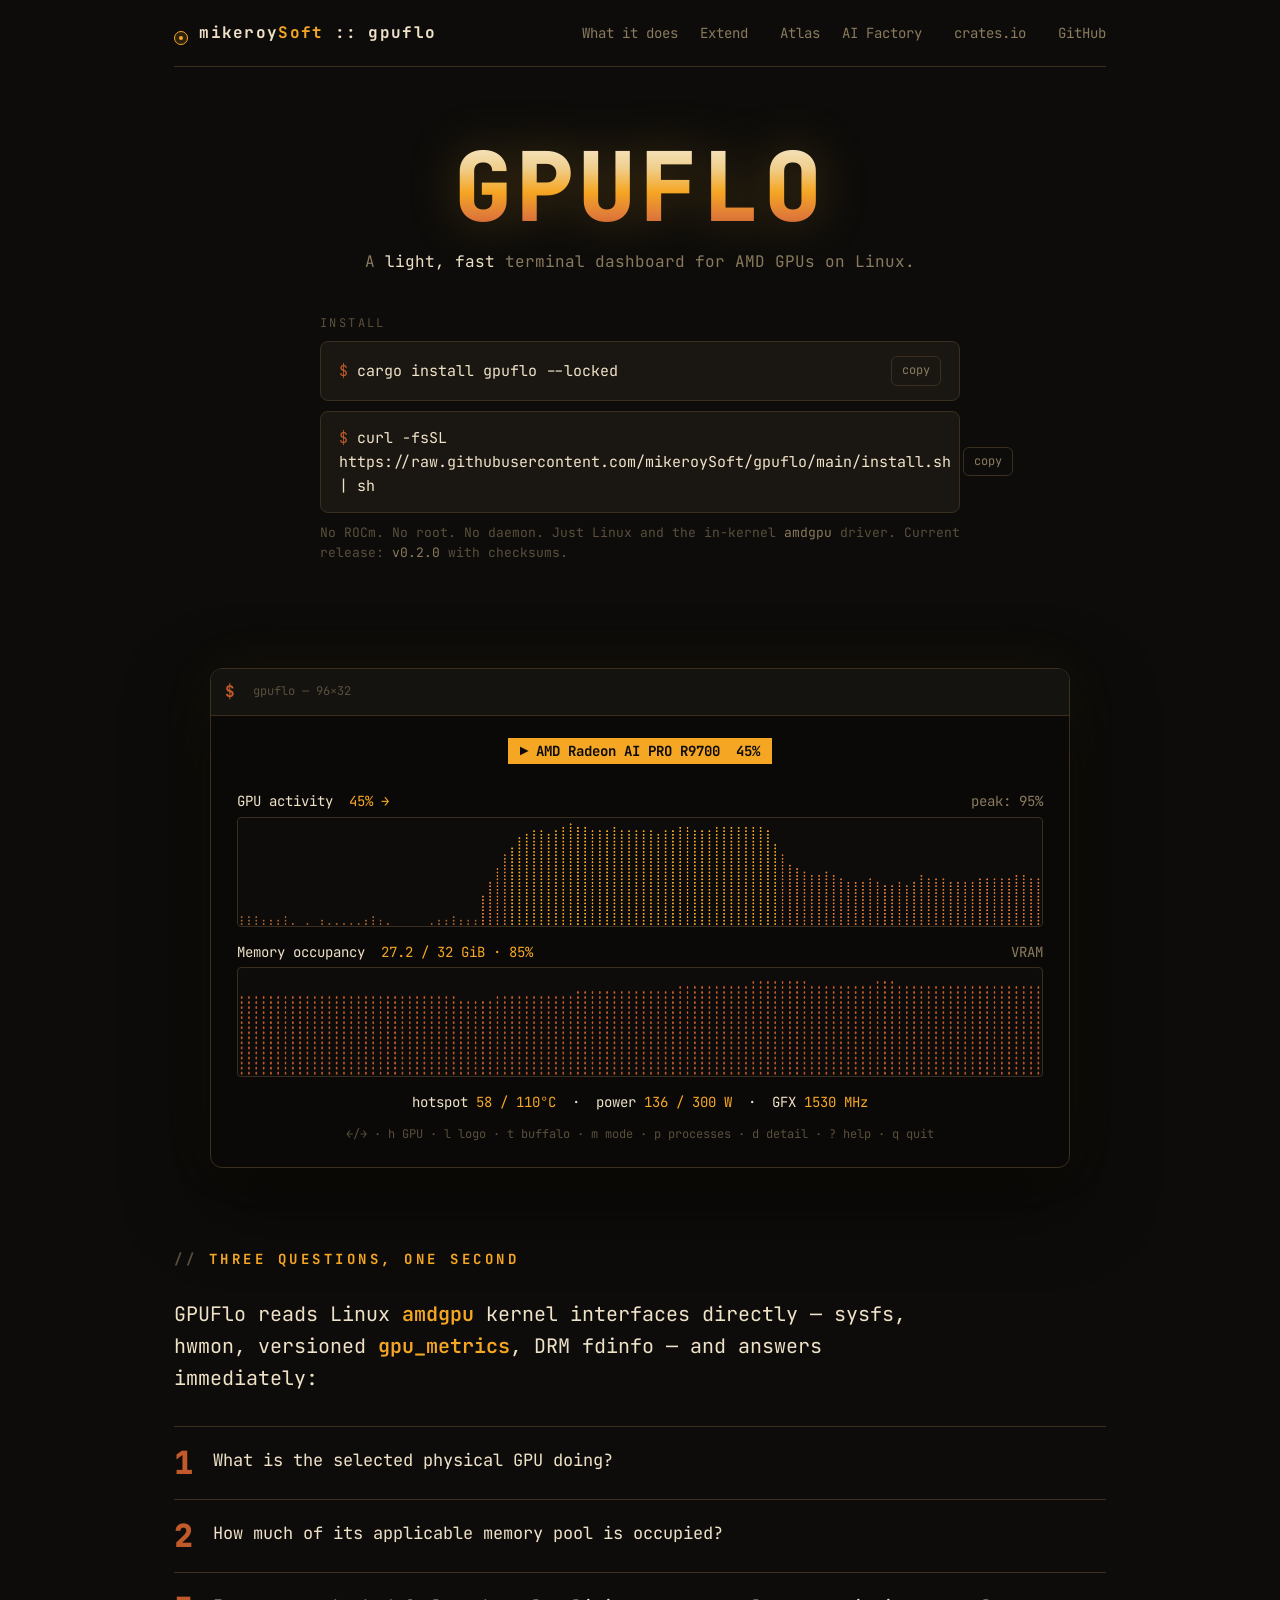
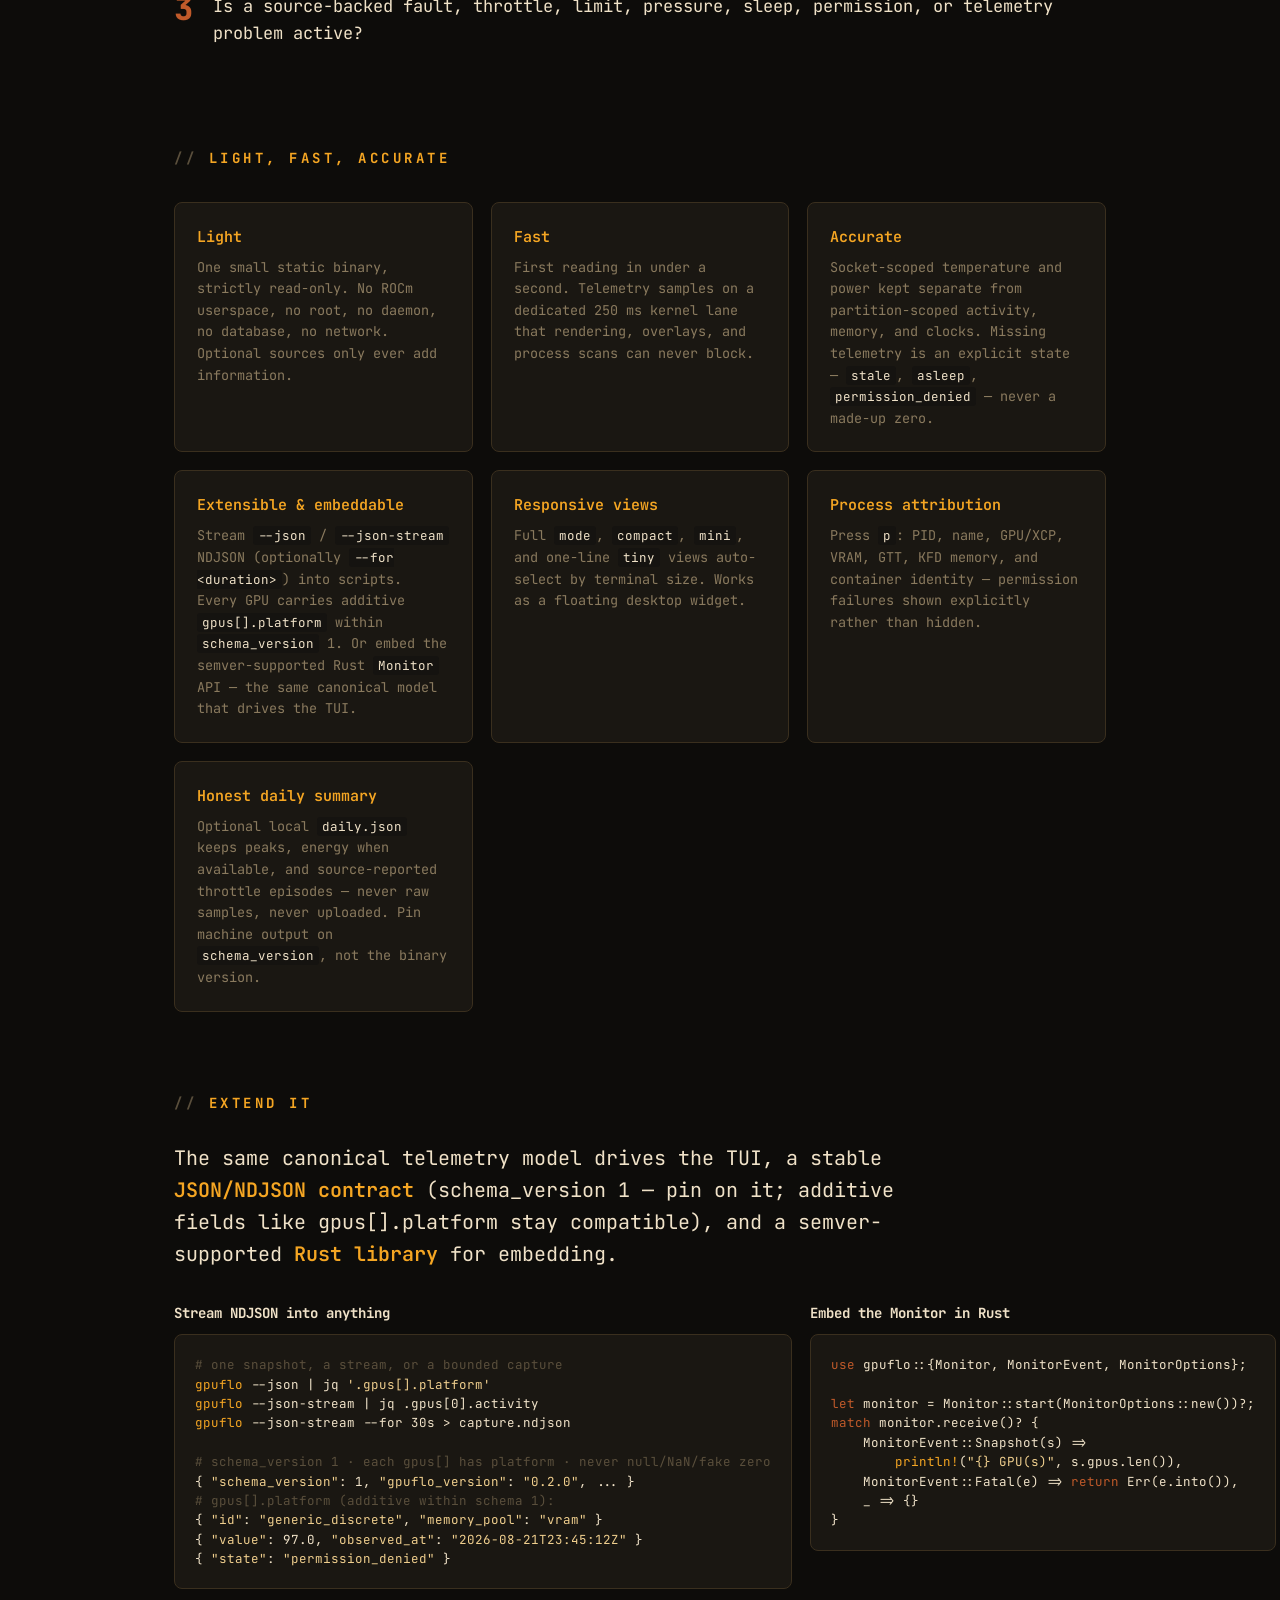
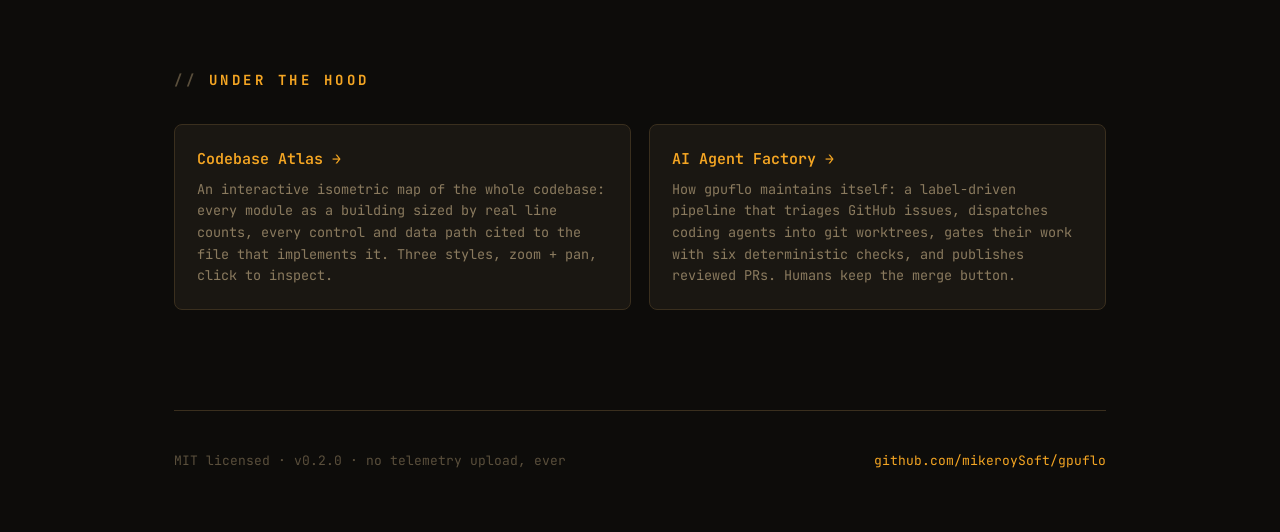
==== commit b97d8e70: "site: update marketing pages for v0.2.0 Reflect the released 0.2.0 contract on the product page: ver" ====
--- a/site/index.html
+++ b/site/index.html
@@ -102,7 +102,7 @@
       <div class="label">Install</div>
       <div class="cmd"><code><span class="p">$</span> cargo install gpuflo --locked</code><button data-c="cargo install gpuflo --locked">copy</button></div>
       <div class="cmd"><code><span class="p">$</span> curl -fsSL https://raw.githubusercontent.com/mikeroySoft/gpuflo/main/install.sh | sh</code><button data-c="curl -fsSL https://raw.githubusercontent.com/mikeroySoft/gpuflo/main/install.sh | sh">copy</button></div>
-      <p class="note">No ROCm. No root. No daemon. Just Linux and the in-kernel <a href="#what">amdgpu</a> driver. Checksums on every <a href="https://github.com/mikeroySoft/gpuflo/releases">release</a>.</p>
+      <p class="note">No ROCm. No root. No daemon. Just Linux and the in-kernel <a href="#what">amdgpu</a> driver. Current release: <a href="https://github.com/mikeroySoft/gpuflo/releases/tag/v0.2.0">v0.2.0</a> with checksums.</p>
     </div>
   </header>
 
@@ -115,7 +115,7 @@
       <div class="sect">Memory occupancy&nbsp;&nbsp;<span class="val"><span id="mem">24.9</span> / 32 GiB · <span id="memp">78</span>%</span><span class="peak">VRAM</span></div>
       <canvas id="cv-mem" width="1600" height="150"></canvas>
       <div class="stats">hotspot <b><span id="temp">54</span> / 110°C</b> &nbsp;·&nbsp; power <b><span id="pow">47</span> / 300 W</b> &nbsp;·&nbsp; GFX <b><span id="clk">1113</span> MHz</b></div>
-      <div class="keys">←/→ GPU · t buffalo · m mode · p processes · d detail · ? help · q quit</div>
+      <div class="keys">←/→ · h GPU · l logo · t buffalo · m mode · p processes · d detail · ? help · q quit</div>
     </div>
   </div>
 
@@ -135,25 +135,29 @@
       <div class="card"><h3>Light</h3><p>One small static binary, strictly read-only. No ROCm userspace, no root, no daemon, no database, no network. Optional sources only ever add information.</p></div>
       <div class="card"><h3>Fast</h3><p>First reading in under a second. Telemetry samples on a dedicated 250 ms kernel lane that rendering, overlays, and process scans can never block.</p></div>
       <div class="card"><h3>Accurate</h3><p>Socket-scoped temperature and power kept separate from partition-scoped activity, memory, and clocks. Missing telemetry is an explicit state — <code>stale</code>, <code>asleep</code>, <code>permission_denied</code> — never a made-up zero.</p></div>
-      <div class="card"><h3>Extensible &amp; embeddable</h3><p>Stream <code>--json</code> / <code>--json-stream</code> NDJSON into scripts, or embed the semver-supported Rust <code>Monitor</code> API — the same canonical model that drives the TUI.</p></div>
+      <div class="card"><h3>Extensible &amp; embeddable</h3><p>Stream <code>--json</code> / <code>--json-stream</code> NDJSON (optionally <code>--for &lt;duration&gt;</code>) into scripts. Every GPU carries additive <code>gpus[].platform</code> within <code>schema_version</code> 1. Or embed the semver-supported Rust <code>Monitor</code> API — the same canonical model that drives the TUI.</p></div>
       <div class="card"><h3>Responsive views</h3><p>Full <code>mode</code>, <code>compact</code>, <code>mini</code>, and one-line <code>tiny</code> views auto-select by terminal size. Works as a floating desktop widget.</p></div>
       <div class="card"><h3>Process attribution</h3><p>Press <code>p</code>: PID, name, GPU/XCP, VRAM, GTT, KFD memory, and container identity — permission failures shown explicitly rather than hidden.</p></div>
+      <div class="card"><h3>Honest daily summary</h3><p>Optional local <code>daily.json</code> keeps peaks, energy when available, and source-reported throttle episodes — never raw samples, never uploaded. Pin machine output on <code>schema_version</code>, not the binary version.</p></div>
     </div>
   </section>
 
   <section id="extend">
     <h2>Extend it</h2>
-    <p class="lead">The same canonical telemetry model drives the TUI, a stable <b>JSON/NDJSON contract</b> for scripts and pipelines, and a semver-supported <b>Rust library</b> for embedding.</p>
+    <p class="lead">The same canonical telemetry model drives the TUI, a stable <b>JSON/NDJSON contract</b> (<code>schema_version</code> 1 — pin on it; additive fields like <code>gpus[].platform</code> stay compatible), and a semver-supported <b>Rust library</b> for embedding.</p>
     <div class="cols">
       <div>
         <h3>Stream NDJSON into anything</h3>
-<pre><span class="c"># one snapshot, or a continuous stream</span>
-<span class="f">gpuflo</span> --json
+<pre><span class="c"># one snapshot, a stream, or a bounded capture</span>
+<span class="f">gpuflo</span> --json | jq <span class="s">'.gpus[].platform'</span>
 <span class="f">gpuflo</span> --json-stream | jq .gpus[0].activity
-
-<span class="c"># never null, NaN, or fake zero:</span>
-{ <span class="s">"value"</span>: 97.0,
-  <span class="s">"observed_at"</span>: <span class="s">"2026-08-21T23:45:12Z"</span> }
+<span class="f">gpuflo</span> --json-stream --for 30s &gt; capture.ndjson
+
+<span class="c"># schema_version 1 · each gpus[] has platform · never null/NaN/fake zero</span>
+{ <span class="s">"schema_version"</span>: 1, <span class="s">"gpuflo_version"</span>: <span class="s">"0.2.0"</span>, ... }
+<span class="c"># gpus[].platform (additive within schema 1):</span>
+{ <span class="s">"id"</span>: <span class="s">"generic_discrete"</span>, <span class="s">"memory_pool"</span>: <span class="s">"vram"</span> }
+{ <span class="s">"value"</span>: 97.0, <span class="s">"observed_at"</span>: <span class="s">"2026-08-21T23:45:12Z"</span> }
 { <span class="s">"state"</span>: <span class="s">"permission_denied"</span> }</pre>
       </div>
       <div>
@@ -180,7 +184,7 @@
   </section>
 
   <footer>
-    <span>MIT licensed · no telemetry upload, ever</span>
+    <span>MIT licensed · v0.2.0 · no telemetry upload, ever</span>
     <span><a href="https://github.com/mikeroySoft/gpuflo">github.com/mikeroySoft/gpuflo</a></span>
   </footer>
 </div>
